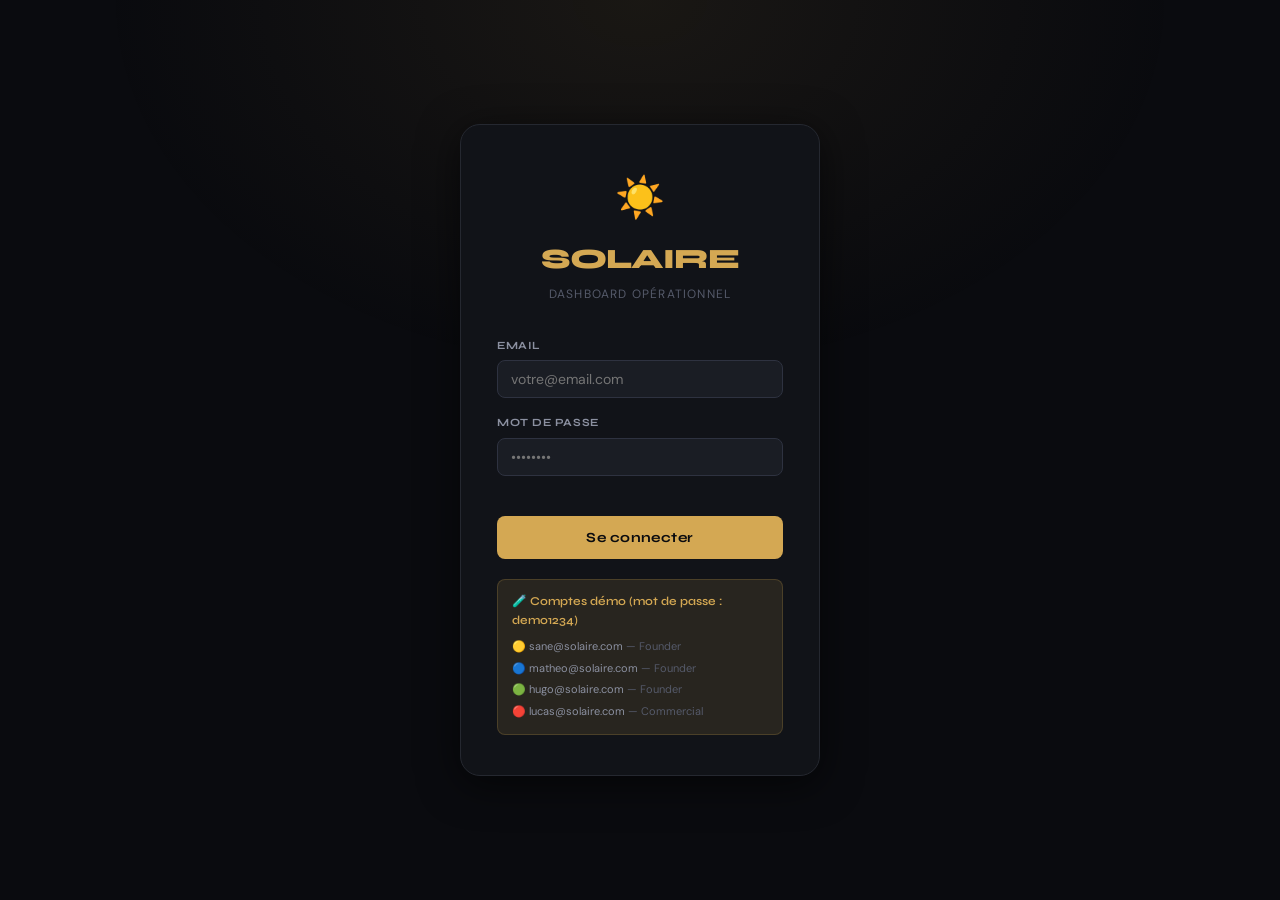
==== dashboard-commercial.html @ 40628f66 "Add files via upload" ====
<!DOCTYPE html>
<html lang="fr">
<head>
<meta charset="UTF-8">
<meta name="viewport" content="width=device-width, initial-scale=1.0">
<title>Solaire — Commercial Dashboard</title>
<link rel="preconnect" href="https://fonts.googleapis.com">
<link href="https://fonts.googleapis.com/css2?family=Syne:wght@400;600;700;800&family=DM+Sans:wght@300;400;500&display=swap" rel="stylesheet">
<link rel="stylesheet" href="css/style.css">
<link rel="stylesheet" href="css/dashboard.css">
</head>
<body>

<div class="app-layout">
  <!-- SIDEBAR -->
  <aside class="sidebar">
    <div class="sidebar-logo">
      <div class="logo-text">☀️ SOLAIRE</div>
      <div class="logo-sub">Accès Commercial</div>
    </div>
    <div class="sidebar-user" id="sidebar-user"></div>
    <nav class="sidebar-nav">
      <div class="nav-section-label">Vue d'ensemble</div>
      <div class="nav-item active" data-view="overview"><span class="nav-icon">📊</span> Mon dashboard</div>

      <div class="nav-section-label">Opérations</div>
      <div class="nav-item" data-view="tasks"><span class="nav-icon">✅</span> Mes tâches <span class="nav-badge" id="sidebar-late-badge" style="display:none">0</span></div>
      <div class="nav-item" data-view="calendar"><span class="nav-icon">📅</span> Mes rendez-vous</div>

      <div class="nav-section-label">Commercial</div>
      <div class="nav-item" data-view="contacts"><span class="nav-icon">👥</span> Mes contacts</div>
      <div class="nav-item" data-view="mail"><span class="nav-icon">✉️</span> Messagerie</div>

      <div class="nav-section-label">Finance</div>
      <div class="nav-item" data-view="calculator"><span class="nav-icon">💰</span> Budget</div>
    </nav>
    <div class="sidebar-footer">
      <button onclick="authLogout()">🚪 Se déconnecter</button>
    </div>
  </aside>

  <!-- MAIN -->
  <main class="main-content">
    <div class="demo-banner">🧪 Mode Démo — Vous voyez uniquement vos données. Les modifications ne sont pas sauvegardées.</div>

    <!-- ==================== OVERVIEW ==================== -->
    <div id="view-overview" class="view active">
      <div class="page-header">
        <div>
          <div class="page-title" id="overview-greeting">Bonjour 👋</div>
          <div class="page-subtitle">Voici un résumé de votre activité</div>
        </div>
      </div>
      <div class="page-body">
        <div class="stats-row">
          <div class="stat-card">
            <div class="stat-label">Mes tâches actives</div>
            <div class="stat-value" id="ov-my-tasks">—</div>
            <div class="stat-sub" id="ov-my-tasks-late">0 en retard</div>
          </div>
          <div class="stat-card">
            <div class="stat-label">Mes RDV à venir</div>
            <div class="stat-value" id="ov-my-appts">—</div>
            <div class="stat-sub">Dans les 30 jours</div>
          </div>
          <div class="stat-card">
            <div class="stat-label">Mes contacts chauds</div>
            <div class="stat-value text-red" id="ov-my-chaud">—</div>
            <div class="stat-sub" id="ov-total-contacts">Sur — contacts</div>
          </div>
          <div class="stat-card">
            <div class="stat-label">Relances urgentes</div>
            <div class="stat-value text-orange" id="ov-followups">—</div>
            <div class="stat-sub">Dans les 7 jours</div>
          </div>
        </div>

        <div style="display:grid;grid-template-columns:1fr 1fr;gap:16px;margin-bottom:16px">
          <!-- Prochains RDV -->
          <div class="card">
            <div class="card-header">
              <span class="card-title">📅 Mes prochains RDV</span>
              <button class="btn btn-ghost btn-sm" onclick="switchView('calendar')">Voir tout →</button>
            </div>
            <div id="ov-appts-list"></div>
          </div>
          <!-- Contacts à relancer -->
          <div class="card">
            <div class="card-header">
              <span class="card-title">🔔 Relances à prévoir</span>
              <button class="btn btn-ghost btn-sm" onclick="switchView('contacts')">Voir tout →</button>
            </div>
            <div id="ov-followups-list"></div>
          </div>
        </div>

        <!-- Mes tâches en cours -->
        <div class="card">
          <div class="card-header">
            <span class="card-title">✅ Mes tâches en cours</span>
            <button class="btn btn-ghost btn-sm" onclick="switchView('tasks')">Voir tout →</button>
          </div>
          <div id="ov-tasks-list"></div>
        </div>
      </div>
    </div>

    <!-- ==================== TASKS ==================== -->
    <div id="view-tasks" class="view">
      <div class="page-header">
        <div>
          <div class="page-title">✅ Mes Tâches</div>
          <div class="page-subtitle"><span id="tasks-total-count">0</span> tâches · <span id="tasks-late-count" class="text-red">0</span> en retard</div>
        </div>
        <button class="btn btn-primary" id="btn-new-task">+ Nouvelle tâche</button>
      </div>
      <div class="page-body">
        <div class="filters-bar">
          <input type="text" id="task-search" placeholder="🔍 Rechercher..." style="max-width:220px">
          <select id="task-filter-status">
            <option value="">Tous les statuts</option>
            <option value="a_faire">À faire</option>
            <option value="en_cours">En cours</option>
            <option value="en_retard">En retard</option>
            <option value="termine">Terminé</option>
          </select>
        </div>
        <div class="card" style="padding:0">
          <div class="table-wrap">
            <table>
              <thead>
                <tr>
                  <th>Tâche</th>
                  <th>Priorité</th>
                  <th>Deadline</th>
                  <th>Statut</th>
                  <th></th>
                </tr>
              </thead>
              <tbody id="tasks-list"></tbody>
            </table>
          </div>
        </div>
      </div>
    </div>

    <!-- ==================== CALENDAR ==================== -->
    <div id="view-calendar" class="view">
      <div class="page-header">
        <div>
          <div class="page-title">📅 Mes Rendez-vous</div>
          <div class="page-subtitle"><span id="cal-total-count">0</span> rendez-vous</div>
        </div>
        <button class="btn btn-primary" id="btn-new-appt">+ Nouveau RDV</button>
      </div>
      <div class="page-body">
        <div class="filters-bar">
          <input type="text" id="cal-search" placeholder="🔍 Rechercher un RDV...">
        </div>
        <div class="calendar-grid" id="calendar-list"></div>
      </div>
    </div>

    <!-- ==================== CONTACTS ==================== -->
    <div id="view-contacts" class="view">
      <div class="page-header">
        <div>
          <div class="page-title">👥 Mes Contacts</div>
          <div class="page-subtitle"><span id="contacts-total">0</span> prospects · <span id="contacts-chaud" class="text-red">0</span> chauds</div>
        </div>
        <button class="btn btn-primary" id="btn-new-contact">+ Nouveau contact</button>
      </div>
      <div class="page-body">
        <div class="filters-bar">
          <input type="text" id="contact-search" placeholder="🔍 Rechercher...">
          <select id="contact-filter-temp">
            <option value="">Toutes les températures</option>
            <option value="chaud">🔴 Chaud</option>
            <option value="tiede">🟡 Tiède</option>
            <option value="froid">🔵 Froid</option>
          </select>
          <!-- No assignee filter for commercial -->
          <select id="contact-filter-assignee" style="display:none"></select>
        </div>
        <div class="contacts-grid" id="contacts-grid"></div>
      </div>
    </div>

    <!-- ==================== MAIL ==================== -->
    <div id="view-mail" class="view">
      <div class="page-header">
        <div>
          <div class="page-title">✉️ Messagerie</div>
          <div class="page-subtitle">Votre boîte mail professionnelle</div>
        </div>
      </div>
      <div class="page-body">
        <div class="mail-placeholder">
          <div class="mail-icon">📬</div>
          <h3>Intégration Microsoft 365</h3>
          <p>Votre boîte mail sera connectée via Microsoft Exchange / Outlook pour accéder à vos emails directement depuis ce dashboard.</p>
          <div class="mail-accounts" id="mail-account-display"></div>
          <button class="btn btn-primary" style="margin-top:16px">Configurer Microsoft 365</button>
          <p class="text-sm text-dim" style="margin-top:8px">Disponible en phase 2 — après connexion Supabase</p>
        </div>
      </div>
    </div>

    <!-- ==================== CALCULATOR ==================== -->
    <div id="view-calculator" class="view">
      <div class="page-header">
        <div>
          <div class="page-title">💰 Budget — Vue Globale</div>
          <div class="page-subtitle">Levée de fonds 1.15M€ · Lecture seule</div>
        </div>
      </div>
      <div class="page-body">
        <!-- Info banner -->
        <div style="background:var(--blue-dim);border:1px solid rgba(59,130,246,0.2);border-radius:var(--radius-sm);padding:12px 16px;margin-bottom:20px;font-size:13px;color:var(--blue)">
          ℹ️ En tant que commercial, vous accédez au résumé budgétaire global. La gestion des transactions est réservée aux founders.
        </div>

        <!-- KPI row -->
        <div class="stats-row" style="grid-template-columns:repeat(4,1fr)">
          <div class="stat-card">
            <div class="stat-label">Budget Total</div>
            <div class="stat-value text-accent" id="calc-budget-total">1 150 000 €</div>
          </div>
          <div class="stat-card">
            <div class="stat-label">Total Engagé</div>
            <div class="stat-value" id="calc-engage-total">—</div>
          </div>
          <div class="stat-card">
            <div class="stat-label">Total Payé</div>
            <div class="stat-value text-green" id="calc-paye-total">—</div>
          </div>
          <div class="stat-card">
            <div class="stat-label">Reste à Engager</div>
            <div class="stat-value text-blue" id="calc-reste-total">—</div>
          </div>
        </div>

        <!-- Tranche cards -->
        <div style="display:grid;grid-template-columns:repeat(3,1fr);gap:14px;margin-bottom:20px">
          <div class="card">
            <div class="card-header"><span class="card-title">T1 — Produit & Conformité</span><span class="text-sm text-muted">M0→M4</span></div>
            <div class="stat-label">Budget : <strong class="text-accent">350 000 €</strong></div>
            <div class="progress-bar mt-2 mb-2"><div class="progress-fill" id="calc-bar-T1" style="width:0%"></div></div>
            <div class="flex justify-between text-sm text-muted">
              <span>Engagé: <strong id="calc-engage-T1">—</strong></span>
              <span id="calc-pct-T1">0%</span>
            </div>
            <div class="flex justify-between text-sm text-muted mt-1">
              <span>Payé: <strong class="text-green" id="calc-paye-T1">—</strong></span>
              <span>Reste: <strong id="calc-reste-T1">—</strong></span>
            </div>
          </div>
          <div class="card">
            <div class="card-header"><span class="card-title">T2 — Branding & Production</span><span class="text-sm text-muted">M4→M7</span></div>
            <div class="stat-label">Budget : <strong class="text-accent">250 000 €</strong></div>
            <div class="progress-bar mt-2 mb-2"><div class="progress-fill" id="calc-bar-T2" style="width:0%"></div></div>
            <div class="flex justify-between text-sm text-muted">
              <span>Engagé: <strong id="calc-engage-T2">—</strong></span>
              <span id="calc-pct-T2">0%</span>
            </div>
            <div class="flex justify-between text-sm text-muted mt-1">
              <span>Payé: <strong class="text-green" id="calc-paye-T2">—</strong></span>
              <span>Reste: <strong id="calc-reste-T2">—</strong></span>
            </div>
          </div>
          <div class="card">
            <div class="card-header"><span class="card-title">T3 — Déploiement & Marketing</span><span class="text-sm text-muted">M7→M12</span></div>
            <div class="stat-label">Budget : <strong class="text-accent">550 000 €</strong></div>
            <div class="progress-bar mt-2 mb-2"><div class="progress-fill" id="calc-bar-T3" style="width:0%"></div></div>
            <div class="flex justify-between text-sm text-muted">
              <span>Engagé: <strong id="calc-engage-T3">—</strong></span>
              <span id="calc-pct-T3">0%</span>
            </div>
            <div class="flex justify-between text-sm text-muted mt-1">
              <span>Payé: <strong class="text-green" id="calc-paye-T3">—</strong></span>
              <span>Reste: <strong id="calc-reste-T3">—</strong></span>
            </div>
          </div>
        </div>
      </div>
    </div>
  </main>
</div>

<!-- ==================== MODALS ==================== -->

<!-- Task Modal (commercial: no assignee picker) -->
<div class="modal-overlay" id="task-modal">
  <div class="modal">
    <div class="modal-header">
      <span class="modal-title" id="task-modal-title">Nouvelle tâche</span>
      <button class="modal-close" onclick="closeModal('task-modal')">×</button>
    </div>
    <input type="hidden" id="task-id">
    <div id="task-form" style="display:none"></div>
    <div class="form-group">
      <label class="form-label">Titre *</label>
      <input type="text" id="task-title-input" placeholder="Titre de la tâche">
    </div>
    <div class="form-group">
      <label class="form-label">Description</label>
      <textarea id="task-desc" placeholder="Détails..."></textarea>
    </div>
    <div class="form-row">
      <div class="form-group">
        <label class="form-label">Priorité</label>
        <select id="task-priority">
          <option value="basse">Basse</option>
          <option value="normale" selected>Normale</option>
          <option value="haute">Haute</option>
          <option value="urgente">Urgente</option>
        </select>
      </div>
      <div class="form-group">
        <label class="form-label">Deadline</label>
        <input type="date" id="task-deadline">
      </div>
    </div>
    <div class="form-group">
      <label class="form-label">Statut</label>
      <select id="task-status-select">
        <option value="a_faire">À faire</option>
        <option value="en_cours">En cours</option>
        <option value="termine">Terminé</option>
      </select>
    </div>
    <!-- Hidden fields for compatibility with tasks.js -->
    <select id="task-assignee" style="display:none"></select>
    <select id="task-objective" style="display:none"></select>
    <div class="modal-actions">
      <button class="btn btn-ghost" onclick="closeModal('task-modal')">Annuler</button>
      <button class="btn btn-primary" id="btn-save-task">Enregistrer</button>
    </div>
  </div>
</div>

<!-- Appointment Modal -->
<div class="modal-overlay" id="appt-modal">
  <div class="modal">
    <div class="modal-header">
      <span class="modal-title" id="appt-modal-title">Nouveau rendez-vous</span>
      <button class="modal-close" onclick="closeModal('appt-modal')">×</button>
    </div>
    <input type="hidden" id="appt-id">
    <div id="appt-form" style="display:none"></div>
    <div class="form-group">
      <label class="form-label">Titre *</label>
      <input type="text" id="appt-title-input" placeholder="Nom du rendez-vous">
    </div>
    <div class="form-group">
      <label class="form-label">Date & heure *</label>
      <input type="datetime-local" id="appt-date">
    </div>
    <div class="form-group">
      <label class="form-label">Lieu</label>
      <input type="text" id="appt-location" placeholder="Adresse ou lien Zoom">
    </div>
    <div class="form-group">
      <label class="form-label">Notes</label>
      <textarea id="appt-notes-input" placeholder="Objectif du RDV, préparation..."></textarea>
    </div>
    <!-- Hidden assignee for compatibility -->
    <select id="appt-assignee" style="display:none"></select>
    <div class="modal-actions">
      <button class="btn btn-ghost" onclick="closeModal('appt-modal')">Annuler</button>
      <button class="btn btn-primary" id="btn-save-appt">Enregistrer</button>
    </div>
  </div>
</div>

<!-- Contact Modal -->
<div class="modal-overlay" id="contact-modal">
  <div class="modal" style="max-width:580px">
    <div class="modal-header">
      <span class="modal-title" id="contact-modal-title">Nouveau contact</span>
      <button class="modal-close" onclick="closeModal('contact-modal')">×</button>
    </div>
    <input type="hidden" id="contact-id">
    <div id="contact-form" style="display:none"></div>
    <div class="form-row">
      <div class="form-group">
        <label class="form-label">Nom *</label>
        <input type="text" id="contact-name-input" placeholder="Prénom Nom">
      </div>
      <div class="form-group">
        <label class="form-label">Société</label>
        <input type="text" id="contact-company-input" placeholder="Nom de la société">
      </div>
    </div>
    <div class="form-row">
      <div class="form-group">
        <label class="form-label">Téléphone</label>
        <input type="tel" id="contact-phone-input" placeholder="+971 50 ...">
      </div>
      <div class="form-group">
        <label class="form-label">Email</label>
        <input type="email" id="contact-email-input" placeholder="contact@hotel.com">
      </div>
    </div>
    <div class="form-group">
      <label class="form-label">Adresse</label>
      <input type="text" id="contact-address-input" placeholder="Ville, Pays">
    </div>
    <div class="form-row">
      <div class="form-group">
        <label class="form-label">Température</label>
        <select id="contact-temp-select">
          <option value="froid">🔵 Froid</option>
          <option value="tiede">🟡 Tiède</option>
          <option value="chaud">🔴 Chaud</option>
        </select>
      </div>
      <div class="form-group">
        <label class="form-label">Date relance</label>
        <input type="date" id="contact-followup-input">
      </div>
    </div>
    <div class="form-group">
      <label class="form-label">Notes</label>
      <textarea id="contact-notes-input" placeholder="Contexte, historique, prochaines étapes..."></textarea>
    </div>
    <div class="modal-actions">
      <button class="btn btn-danger btn-sm" id="btn-delete-contact" style="margin-right:auto;display:none">Supprimer</button>
      <button class="btn btn-ghost" onclick="closeModal('contact-modal')">Annuler</button>
      <button class="btn btn-primary" id="btn-save-contact">Enregistrer</button>
    </div>
  </div>
</div>

<script src="js/supabase.js"></script>
<script src="js/auth.js"></script>
<script src="js/utils.js"></script>
<script src="js/tasks.js"></script>
<script src="js/calendar.js"></script>
<script src="js/contacts.js"></script>
<script src="js/calculator.js"></script>
<script>
let currentUser = null;
const VIEWS = ['overview', 'tasks', 'calendar', 'contacts', 'mail', 'calculator'];

document.addEventListener('DOMContentLoaded', () => {
  currentUser = requireAuth('commercial');
  if (!currentUser) return;

  // Sidebar user
  document.getElementById('sidebar-user').innerHTML = `${renderAvatar(currentUser, 36)}<div><div class="user-name">${currentUser.name}</div><div class="user-role">${currentUser.role}</div></div>`;

  // Greeting
  const hour = new Date().getHours();
  const greet = hour < 12 ? 'Bonjour' : hour < 18 ? 'Bon après-midi' : 'Bonsoir';
  document.getElementById('overview-greeting').textContent = `${greet}, ${currentUser.name} 👋`;

  // Mail account
  document.getElementById('mail-account-display').innerHTML = `<div class="mail-account-pill">👤 ${currentUser.email}</div>`;

  // Nav clicks
  VIEWS.forEach(v => {
    const item = document.querySelector(`[data-view="${v}"]`);
    if (item) item.addEventListener('click', () => switchView(v));
  });

  // Modal closes
  ['task-modal','appt-modal','contact-modal'].forEach(setupModalClose);

  // Button bindings
  document.getElementById('btn-new-task').addEventListener('click', () => openNewTaskCommercial());
  document.getElementById('btn-save-task').addEventListener('click', () => saveTask(currentUser));
  document.getElementById('btn-new-appt').addEventListener('click', () => openNewApptCommercial());
  document.getElementById('btn-save-appt').addEventListener('click', () => saveApptCommercial());
  document.getElementById('btn-new-contact').addEventListener('click', () => openNewContact(currentUser));
  document.getElementById('btn-save-contact').addEventListener('click', () => saveContact(currentUser));

  document.getElementById('cal-search').addEventListener('input', e => renderCalendar(currentUser, e.target.value));

  // Init modules — filtered to current user
  initTasks(currentUser);
  initCalendar(currentUser);
  initContacts(currentUser);
  initCalculator(currentUser);
  renderOverviewCommercial();
});

function switchView(v) {
  VIEWS.forEach(id => {
    document.querySelector(`[data-view="${id}"]`)?.classList.remove('active');
    document.getElementById(`view-${id}`)?.classList.remove('active');
  });
  document.querySelector(`[data-view="${v}"]`)?.classList.add('active');
  document.getElementById(`view-${v}`)?.classList.add('active');
}

// Commercial-specific: new task auto-assigns to self
function openNewTaskCommercial() {
  openNewTask(currentUser);
  // Pre-select current user in hidden assignee field
  const assigneeEl = document.getElementById('task-assignee');
  if (assigneeEl) {
    const opt = document.createElement('option');
    opt.value = currentUser.id; opt.textContent = currentUser.name; opt.selected = true;
    assigneeEl.innerHTML = '';
    assigneeEl.appendChild(opt);
  }
}

// Commercial-specific: new appt auto-assigns to self
function openNewApptCommercial() {
  openNewAppt(currentUser);
  const assigneeEl = document.getElementById('appt-assignee');
  if (assigneeEl) {
    const opt = document.createElement('option');
    opt.value = currentUser.id; opt.textContent = currentUser.name; opt.selected = true;
    assigneeEl.innerHTML = '';
    assigneeEl.appendChild(opt);
  }
}

function saveApptCommercial() {
  const assigneeEl = document.getElementById('appt-assignee');
  if (assigneeEl && !assigneeEl.value) {
    const opt = document.createElement('option');
    opt.value = currentUser.id; opt.selected = true;
    assigneeEl.innerHTML = '';
    assigneeEl.appendChild(opt);
  }
  saveAppt(currentUser);
}

function renderOverviewCommercial() {
  const myTasks = DEMO_DATA.tasks.filter(t => t.assigned_to === currentUser.id || t.created_by === currentUser.id);
  const myAppts = DEMO_DATA.appointments.filter(a => a.assigned_to === currentUser.id || a.created_by === currentUser.id);
  const myContacts = DEMO_DATA.contacts.filter(c => c.created_by === currentUser.id);

  const lateTasks = myTasks.filter(t => t.status === 'en_retard').length;
  const upcomingAppts = myAppts.filter(a => new Date(a.date) >= new Date()).length;
  const chaudContacts = myContacts.filter(c => c.temperature === 'chaud').length;

  const today = new Date();
  const followupsSoon = myContacts.filter(c => {
    if (!c.next_followup) return false;
    const diff = new Date(c.next_followup) - today;
    return diff >= 0 && diff <= 1000 * 60 * 60 * 24 * 7;
  }).length;

  document.getElementById('ov-my-tasks').textContent = myTasks.filter(t => t.status !== 'termine').length;
  document.getElementById('ov-my-tasks-late').textContent = `${lateTasks} en retard`;
  if (lateTasks > 0) document.getElementById('ov-my-tasks-late').classList.add('text-red');
  document.getElementById('ov-my-appts').textContent = upcomingAppts;
  document.getElementById('ov-my-chaud').textContent = chaudContacts;
  document.getElementById('ov-total-contacts').textContent = `Sur ${myContacts.length} contacts`;
  document.getElementById('ov-followups').textContent = followupsSoon;

  if (lateTasks > 0) {
    const b = document.getElementById('sidebar-late-badge');
    b.textContent = lateTasks; b.style.display = 'flex';
  }

  // Prochains RDV
  const nextAppts = [...myAppts].filter(a => new Date(a.date) >= today).sort((a, b) => new Date(a.date) - new Date(b.date)).slice(0, 4);
  document.getElementById('ov-appts-list').innerHTML = nextAppts.map(a => {
    const dt = new Date(a.date);
    return `<div class="flex items-center gap-3 mb-3">
      <div style="text-align:center;min-width:36px"><div style="font-family:'Syne',sans-serif;font-weight:800;font-size:18px;color:var(--accent)">${dt.toLocaleDateString('fr-FR',{day:'2-digit'})}</div><div style="font-size:10px;color:var(--text3)">${dt.toLocaleDateString('fr-FR',{month:'short'}).toUpperCase()}</div></div>
      <div style="flex:1"><div style="font-size:13px;font-weight:500;color:var(--text)">${a.title}</div><div style="font-size:11px;color:var(--text3)">${a.location || '—'} · ${dt.toLocaleTimeString('fr-FR',{hour:'2-digit',minute:'2-digit'})}</div></div>
    </div>`;
  }).join('') || '<div class="text-dim text-sm">Aucun RDV à venir</div>';

  // Relances
  const relances = [...myContacts].filter(c => c.next_followup).sort((a, b) => new Date(a.next_followup) - new Date(b.next_followup)).slice(0, 4);
  document.getElementById('ov-followups-list').innerHTML = relances.map(c => {
    const date = new Date(c.next_followup);
    const isSoon = (date - today) < 1000 * 60 * 60 * 24 * 7;
    return `<div class="flex items-center gap-3 mb-3 cursor-pointer" onclick="switchView('contacts')">
      <span class="badge badge-${c.temperature}" style="flex-shrink:0">${c.temperature === 'chaud' ? '🔴' : c.temperature === 'tiede' ? '🟡' : '🔵'}</span>
      <div style="flex:1"><div style="font-size:13px;font-weight:500;color:var(--text)">${c.name}</div><div style="font-size:11px;color:${isSoon ? 'var(--orange)' : 'var(--text3)'}">${c.company || '—'} · 🔔 ${date.toLocaleDateString('fr-FR',{day:'2-digit',month:'short'})}</div></div>
    </div>`;
  }).join('') || '<div class="text-dim text-sm">Aucune relance prévue</div>';

  // Mes tâches actives
  const activeTasks = myTasks.filter(t => t.status !== 'termine').slice(0, 4);
  document.getElementById('ov-tasks-list').innerHTML = activeTasks.map(t => `
    <div class="flex items-center gap-3 mb-3">
      <span class="badge badge-${t.status}" style="flex-shrink:0">${formatStatus(t.status)}</span>
      <div style="flex:1;overflow:hidden"><div style="font-size:13px;font-weight:500;color:var(--text);white-space:nowrap;overflow:hidden;text-overflow:ellipsis">${t.title}</div><div style="font-size:11px;color:var(--text3)">Deadline: ${t.deadline ? new Date(t.deadline).toLocaleDateString('fr-FR',{day:'2-digit',month:'short'}) : '—'}</div></div>
      <span class="badge badge-${t.priority}" style="flex-shrink:0">${formatPriority(t.priority)}</span>
    </div>`).join('') || '<div class="text-dim text-sm">Aucune tâche active</div>';
}
</script>
</body>
</html>
---- css/style.css ----
@import url('https://fonts.googleapis.com/css2?family=Syne:wght@400;500;600;700;800&family=DM+Sans:wght@300;400;500&display=swap');

:root {
  --bg: #0a0b0f;
  --bg2: #111318;
  --bg3: #1a1d24;
  --border: #252830;
  --border2: #2e3240;
  --text: #e8eaf0;
  --text2: #8b90a0;
  --text3: #555a6a;
  --accent: #D4A853;
  --accent2: #e8c070;
  --accent-dim: rgba(212,168,83,0.12);
  --red: #ef4444;
  --red-dim: rgba(239,68,68,0.12);
  --green: #22c55e;
  --green-dim: rgba(34,197,94,0.12);
  --blue: #3b82f6;
  --blue-dim: rgba(59,130,246,0.12);
  --purple: #8b5cf6;
  --purple-dim: rgba(139,92,246,0.12);
  --orange: #f97316;
  --orange-dim: rgba(249,115,22,0.12);
  --radius: 12px;
  --radius-sm: 8px;
  --shadow: 0 4px 24px rgba(0,0,0,0.4);
  --shadow-lg: 0 8px 40px rgba(0,0,0,0.6);
}

* { box-sizing: border-box; margin: 0; padding: 0; }
html, body { height: 100%; }

body {
  font-family: 'DM Sans', sans-serif;
  background: var(--bg);
  color: var(--text);
  font-size: 14px;
  line-height: 1.6;
  -webkit-font-smoothing: antialiased;
}

h1, h2, h3, h4, h5 { font-family: 'Syne', sans-serif; }

a { color: var(--accent); text-decoration: none; }
a:hover { color: var(--accent2); }

input, select, textarea {
  background: var(--bg3);
  border: 1px solid var(--border2);
  color: var(--text);
  border-radius: var(--radius-sm);
  padding: 9px 13px;
  font-family: 'DM Sans', sans-serif;
  font-size: 14px;
  outline: none;
  transition: border-color .2s;
  width: 100%;
}
input:focus, select:focus, textarea:focus { border-color: var(--accent); }
select option { background: var(--bg3); }
textarea { resize: vertical; min-height: 80px; }

button {
  cursor: pointer;
  font-family: 'Syne', sans-serif;
  font-size: 13px;
  font-weight: 600;
  border: none;
  border-radius: var(--radius-sm);
  padding: 9px 18px;
  transition: all .18s;
  letter-spacing: 0.02em;
}

.btn-primary {
  background: var(--accent);
  color: #0a0b0f;
}
.btn-primary:hover { background: var(--accent2); transform: translateY(-1px); }

.btn-ghost {
  background: transparent;
  color: var(--text2);
  border: 1px solid var(--border2);
}
.btn-ghost:hover { border-color: var(--accent); color: var(--accent); }

.btn-danger {
  background: var(--red-dim);
  color: var(--red);
  border: 1px solid rgba(239,68,68,0.2);
}
.btn-danger:hover { background: var(--red); color: white; }

.btn-sm { padding: 5px 12px; font-size: 12px; }
.btn-icon { padding: 7px; background: var(--bg3); color: var(--text2); border: 1px solid var(--border); }
.btn-icon:hover { border-color: var(--accent); color: var(--accent); }

/* SCROLLBAR */
::-webkit-scrollbar { width: 5px; height: 5px; }
::-webkit-scrollbar-track { background: var(--bg); }
::-webkit-scrollbar-thumb { background: var(--border2); border-radius: 99px; }
::-webkit-scrollbar-thumb:hover { background: var(--text3); }

/* TAGS / BADGES */
.badge {
  display: inline-flex;
  align-items: center;
  gap: 4px;
  padding: 3px 9px;
  border-radius: 99px;
  font-size: 11px;
  font-weight: 600;
  font-family: 'Syne', sans-serif;
  letter-spacing: 0.03em;
  text-transform: uppercase;
}
.badge-chaud { background: rgba(239,68,68,0.15); color: #ef4444; }
.badge-tiede { background: rgba(249,115,22,0.15); color: #f97316; }
.badge-froid { background: rgba(59,130,246,0.15); color: #3b82f6; }
.badge-termine { background: var(--green-dim); color: var(--green); }
.badge-en_cours { background: var(--blue-dim); color: var(--blue); }
.badge-a_faire { background: var(--bg3); color: var(--text2); border: 1px solid var(--border2); }
.badge-en_retard { background: var(--red-dim); color: var(--red); }
.badge-urgente { background: rgba(239,68,68,0.15); color: #ef4444; }
.badge-haute { background: rgba(249,115,22,0.15); color: #f97316; }
.badge-normale { background: var(--bg3); color: var(--text2); border: 1px solid var(--border2); }
.badge-basse { background: var(--green-dim); color: var(--green); }

/* AVATAR */
.avatar {
  width: 30px;
  height: 30px;
  border-radius: 50%;
  display: inline-flex;
  align-items: center;
  justify-content: center;
  font-family: 'Syne', sans-serif;
  font-weight: 700;
  font-size: 12px;
  flex-shrink: 0;
}

/* CARD */
.card {
  background: var(--bg2);
  border: 1px solid var(--border);
  border-radius: var(--radius);
  padding: 20px;
}
.card-header {
  display: flex;
  align-items: center;
  justify-content: space-between;
  margin-bottom: 16px;
}
.card-title {
  font-family: 'Syne', sans-serif;
  font-weight: 700;
  font-size: 15px;
  color: var(--text);
}

/* TABLE */
.table-wrap { overflow-x: auto; }
table { width: 100%; border-collapse: collapse; }
th {
  text-align: left;
  padding: 10px 14px;
  font-family: 'Syne', sans-serif;
  font-size: 11px;
  font-weight: 700;
  letter-spacing: 0.06em;
  text-transform: uppercase;
  color: var(--text3);
  border-bottom: 1px solid var(--border);
  white-space: nowrap;
}
td {
  padding: 12px 14px;
  border-bottom: 1px solid var(--border);
  color: var(--text2);
  font-size: 13px;
}
tr:last-child td { border-bottom: none; }
tr:hover td { background: rgba(255,255,255,0.015); }
td.text-main { color: var(--text); font-weight: 500; }

/* PROGRESS BAR */
.progress-bar {
  height: 6px;
  background: var(--bg3);
  border-radius: 99px;
  overflow: hidden;
}
.progress-fill {
  height: 100%;
  background: var(--accent);
  border-radius: 99px;
  transition: width .4s ease;
}

/* MODAL */
.modal-overlay {
  position: fixed;
  inset: 0;
  background: rgba(0,0,0,0.7);
  backdrop-filter: blur(4px);
  z-index: 1000;
  display: flex;
  align-items: center;
  justify-content: center;
  padding: 20px;
  opacity: 0;
  pointer-events: none;
  transition: opacity .2s;
}
.modal-overlay.active { opacity: 1; pointer-events: all; }
.modal {
  background: var(--bg2);
  border: 1px solid var(--border2);
  border-radius: 16px;
  padding: 28px;
  width: 100%;
  max-width: 520px;
  max-height: 90vh;
  overflow-y: auto;
  transform: translateY(16px);
  transition: transform .2s;
  box-shadow: var(--shadow-lg);
}
.modal-overlay.active .modal { transform: translateY(0); }
.modal-header {
  display: flex;
  align-items: center;
  justify-content: space-between;
  margin-bottom: 24px;
}
.modal-title {
  font-family: 'Syne', sans-serif;
  font-weight: 700;
  font-size: 18px;
}
.modal-close {
  background: var(--bg3);
  border: 1px solid var(--border2);
  color: var(--text2);
  width: 32px;
  height: 32px;
  border-radius: 8px;
  display: flex;
  align-items: center;
  justify-content: center;
  cursor: pointer;
  font-size: 18px;
  padding: 0;
  flex-shrink: 0;
}
.modal-close:hover { color: var(--text); border-color: var(--accent); }
.form-group { margin-bottom: 16px; }
.form-label { display: block; font-size: 12px; font-weight: 600; font-family: 'Syne', sans-serif; color: var(--text2); margin-bottom: 6px; letter-spacing: 0.04em; text-transform: uppercase; }
.form-row { display: grid; grid-template-columns: 1fr 1fr; gap: 12px; }
.modal-actions { display: flex; gap: 10px; justify-content: flex-end; margin-top: 24px; }

/* EMPTY STATE */
.empty-state {
  text-align: center;
  padding: 48px 20px;
  color: var(--text3);
}
.empty-icon { font-size: 36px; margin-bottom: 12px; }
.empty-state p { font-size: 14px; }

/* TOAST */
.toast-container { position: fixed; bottom: 24px; right: 24px; z-index: 9999; display: flex; flex-direction: column; gap: 8px; }
.toast {
  background: var(--bg2);
  border: 1px solid var(--border2);
  border-radius: var(--radius-sm);
  padding: 12px 16px;
  font-size: 13px;
  box-shadow: var(--shadow);
  display: flex;
  align-items: center;
  gap: 10px;
  min-width: 240px;
  animation: slideIn .2s ease;
}
.toast.success { border-color: rgba(34,197,94,0.4); }
.toast.error { border-color: rgba(239,68,68,0.4); }
@keyframes slideIn { from { transform: translateX(100%); opacity: 0; } to { transform: translateX(0); opacity: 1; } }

/* UTILS */
.flex { display: flex; }
.flex-col { flex-direction: column; }
.items-center { align-items: center; }
.justify-between { justify-content: space-between; }
.gap-2 { gap: 8px; }
.gap-3 { gap: 12px; }
.gap-4 { gap: 16px; }
.mt-1 { margin-top: 4px; }
.mt-2 { margin-top: 8px; }
.mt-3 { margin-top: 12px; }
.mt-4 { margin-top: 16px; }
.mb-3 { margin-bottom: 12px; }
.mb-4 { margin-bottom: 16px; }
.text-sm { font-size: 12px; }
.text-muted { color: var(--text2); }
.text-dim { color: var(--text3); }
.text-accent { color: var(--accent); }
.text-red { color: var(--red); }
.text-green { color: var(--green); }
.font-bold { font-weight: 700; font-family: 'Syne', sans-serif; }
.w-full { width: 100%; }
.hidden { display: none !important; }
---- css/dashboard.css ----
/* LAYOUT */
.app-layout {
  display: flex;
  height: 100vh;
  overflow: hidden;
}

/* SIDEBAR */
.sidebar {
  width: 230px;
  flex-shrink: 0;
  background: var(--bg2);
  border-right: 1px solid var(--border);
  display: flex;
  flex-direction: column;
  overflow-y: auto;
  padding: 0;
}

.sidebar-logo {
  padding: 24px 20px 20px;
  border-bottom: 1px solid var(--border);
}
.sidebar-logo .logo-text {
  font-family: 'Syne', sans-serif;
  font-weight: 800;
  font-size: 20px;
  letter-spacing: -0.02em;
  color: var(--accent);
}
.sidebar-logo .logo-sub {
  font-size: 11px;
  color: var(--text3);
  margin-top: 2px;
  letter-spacing: 0.06em;
  text-transform: uppercase;
}

.sidebar-user {
  padding: 16px 20px;
  border-bottom: 1px solid var(--border);
  display: flex;
  align-items: center;
  gap: 10px;
}
.sidebar-user .user-name {
  font-family: 'Syne', sans-serif;
  font-weight: 600;
  font-size: 13px;
}
.sidebar-user .user-role {
  font-size: 11px;
  color: var(--text3);
  text-transform: uppercase;
  letter-spacing: 0.05em;
}

.sidebar-nav { padding: 12px 10px; flex: 1; }
.nav-section-label {
  font-family: 'Syne', sans-serif;
  font-size: 10px;
  font-weight: 700;
  letter-spacing: 0.1em;
  text-transform: uppercase;
  color: var(--text3);
  padding: 8px 10px 4px;
}
.nav-item {
  display: flex;
  align-items: center;
  gap: 10px;
  padding: 9px 12px;
  border-radius: var(--radius-sm);
  color: var(--text2);
  cursor: pointer;
  transition: all .15s;
  font-size: 13px;
  font-weight: 500;
  margin-bottom: 2px;
}
.nav-item:hover { background: var(--bg3); color: var(--text); }
.nav-item.active { background: var(--accent-dim); color: var(--accent); }
.nav-item .nav-icon { font-size: 16px; width: 20px; text-align: center; }
.nav-badge {
  margin-left: auto;
  background: var(--red);
  color: white;
  font-size: 10px;
  font-weight: 700;
  width: 18px;
  height: 18px;
  border-radius: 50%;
  display: flex;
  align-items: center;
  justify-content: center;
}

.sidebar-footer {
  padding: 16px;
  border-top: 1px solid var(--border);
}
.sidebar-footer button {
  width: 100%;
  background: var(--bg3);
  color: var(--text2);
  border: 1px solid var(--border2);
  font-size: 12px;
}
.sidebar-footer button:hover { color: var(--red); border-color: var(--red); }

/* MAIN CONTENT */
.main-content {
  flex: 1;
  overflow-y: auto;
  display: flex;
  flex-direction: column;
}

.page-header {
  padding: 24px 28px 0;
  display: flex;
  align-items: center;
  justify-content: space-between;
  flex-shrink: 0;
}
.page-title {
  font-family: 'Syne', sans-serif;
  font-size: 22px;
  font-weight: 800;
  letter-spacing: -0.02em;
}
.page-subtitle { font-size: 13px; color: var(--text3); margin-top: 2px; }

.page-body { padding: 20px 28px 28px; flex: 1; }

/* VIEWS */
.view { display: none; }
.view.active { display: flex; flex-direction: column; height: 100%; }

/* STATS ROW */
.stats-row {
  display: grid;
  grid-template-columns: repeat(auto-fit, minmax(180px, 1fr));
  gap: 14px;
  margin-bottom: 20px;
}
.stat-card {
  background: var(--bg2);
  border: 1px solid var(--border);
  border-radius: var(--radius);
  padding: 18px 20px;
}
.stat-label { font-size: 11px; color: var(--text3); text-transform: uppercase; letter-spacing: 0.06em; font-family: 'Syne', sans-serif; font-weight: 700; }
.stat-value { font-family: 'Syne', sans-serif; font-size: 26px; font-weight: 800; margin-top: 4px; letter-spacing: -0.03em; }
.stat-sub { font-size: 11px; color: var(--text3); margin-top: 2px; }

/* FILTERS BAR */
.filters-bar {
  display: flex;
  align-items: center;
  gap: 10px;
  margin-bottom: 16px;
  flex-wrap: wrap;
}
.filters-bar input, .filters-bar select { width: auto; min-width: 160px; }
.filters-bar select { min-width: 130px; }

/* TRANCHE TABS */
.tranche-tabs {
  display: flex;
  gap: 6px;
  margin-bottom: 16px;
  border-bottom: 1px solid var(--border);
  padding-bottom: 0;
}
.tranche-tab {
  padding: 8px 16px;
  font-family: 'Syne', sans-serif;
  font-size: 12px;
  font-weight: 700;
  color: var(--text3);
  cursor: pointer;
  border-bottom: 2px solid transparent;
  transition: all .15s;
  margin-bottom: -1px;
  letter-spacing: 0.03em;
}
.tranche-tab:hover { color: var(--text); }
.tranche-tab.active { color: var(--accent); border-bottom-color: var(--accent); }

/* CALENDAR */
.calendar-grid {
  display: grid;
  gap: 12px;
}
.cal-event {
  background: var(--bg2);
  border: 1px solid var(--border);
  border-left: 3px solid var(--accent);
  border-radius: var(--radius-sm);
  padding: 14px 16px;
  display: flex;
  align-items: flex-start;
  gap: 14px;
  cursor: pointer;
  transition: border-color .15s;
}
.cal-event:hover { border-color: var(--accent); }
.cal-date {
  text-align: center;
  min-width: 42px;
  flex-shrink: 0;
}
.cal-day { font-family: 'Syne', sans-serif; font-size: 22px; font-weight: 800; color: var(--accent); line-height: 1; }
.cal-month { font-size: 10px; color: var(--text3); text-transform: uppercase; letter-spacing: 0.06em; }
.cal-info { flex: 1; }
.cal-title { font-weight: 500; color: var(--text); font-size: 14px; }
.cal-meta { font-size: 12px; color: var(--text3); margin-top: 3px; display: flex; gap: 12px; flex-wrap: wrap; }

/* CONTACT CARD */
.contacts-grid {
  display: grid;
  grid-template-columns: repeat(auto-fill, minmax(300px, 1fr));
  gap: 14px;
}
.contact-card {
  background: var(--bg2);
  border: 1px solid var(--border);
  border-radius: var(--radius);
  padding: 18px;
  cursor: pointer;
  transition: border-color .15s;
}
.contact-card:hover { border-color: var(--accent); }
.contact-name { font-family: 'Syne', sans-serif; font-weight: 700; font-size: 15px; }
.contact-company { font-size: 12px; color: var(--text3); margin-top: 2px; }
.contact-footer { display: flex; align-items: center; justify-content: space-between; margin-top: 12px; }
.followup-date { font-size: 11px; color: var(--text3); }
.followup-date.soon { color: var(--orange); }

/* BUDGET BARS */
.budget-item {
  display: flex;
  align-items: center;
  gap: 12px;
  padding: 10px 0;
  border-bottom: 1px solid var(--border);
}
.budget-item:last-child { border-bottom: none; }
.budget-poste { flex: 1; font-size: 13px; color: var(--text); min-width: 0; overflow: hidden; text-overflow: ellipsis; white-space: nowrap; }
.budget-numbers { display: flex; gap: 16px; text-align: right; flex-shrink: 0; }
.budget-num { font-family: 'Syne', sans-serif; font-size: 13px; }
.budget-bar-wrap { width: 80px; flex-shrink: 0; }

/* OBJECTIVE CARD */
.obj-card {
  background: var(--bg2);
  border: 1px solid var(--border);
  border-radius: var(--radius);
  padding: 18px 20px;
  margin-bottom: 10px;
}
.obj-header { display: flex; align-items: flex-start; justify-content: space-between; gap: 12px; margin-bottom: 10px; }
.obj-title { font-family: 'Syne', sans-serif; font-weight: 700; font-size: 15px; }
.obj-desc { font-size: 13px; color: var(--text3); margin-bottom: 12px; }
.obj-progress-label { display: flex; justify-content: space-between; font-size: 11px; color: var(--text3); margin-bottom: 5px; }

/* MAIL MODULE */
.mail-placeholder {
  display: flex;
  flex-direction: column;
  align-items: center;
  justify-content: center;
  gap: 16px;
  padding: 60px 20px;
  border: 2px dashed var(--border2);
  border-radius: var(--radius);
  text-align: center;
}
.mail-icon { font-size: 48px; }
.mail-placeholder h3 { font-family: 'Syne', sans-serif; font-weight: 700; font-size: 18px; }
.mail-placeholder p { color: var(--text3); max-width: 360px; font-size: 13px; }
.mail-accounts { display: flex; gap: 10px; flex-wrap: wrap; justify-content: center; margin-top: 8px; }
.mail-account-pill {
  display: flex;
  align-items: center;
  gap: 8px;
  padding: 8px 14px;
  background: var(--bg3);
  border: 1px solid var(--border2);
  border-radius: 99px;
  font-size: 13px;
}

/* DEMO BANNER */
.demo-banner {
  background: linear-gradient(90deg, rgba(212,168,83,0.15), rgba(212,168,83,0.05));
  border-bottom: 1px solid rgba(212,168,83,0.25);
  padding: 8px 28px;
  font-size: 12px;
  color: var(--accent);
  display: flex;
  align-items: center;
  gap: 8px;
}
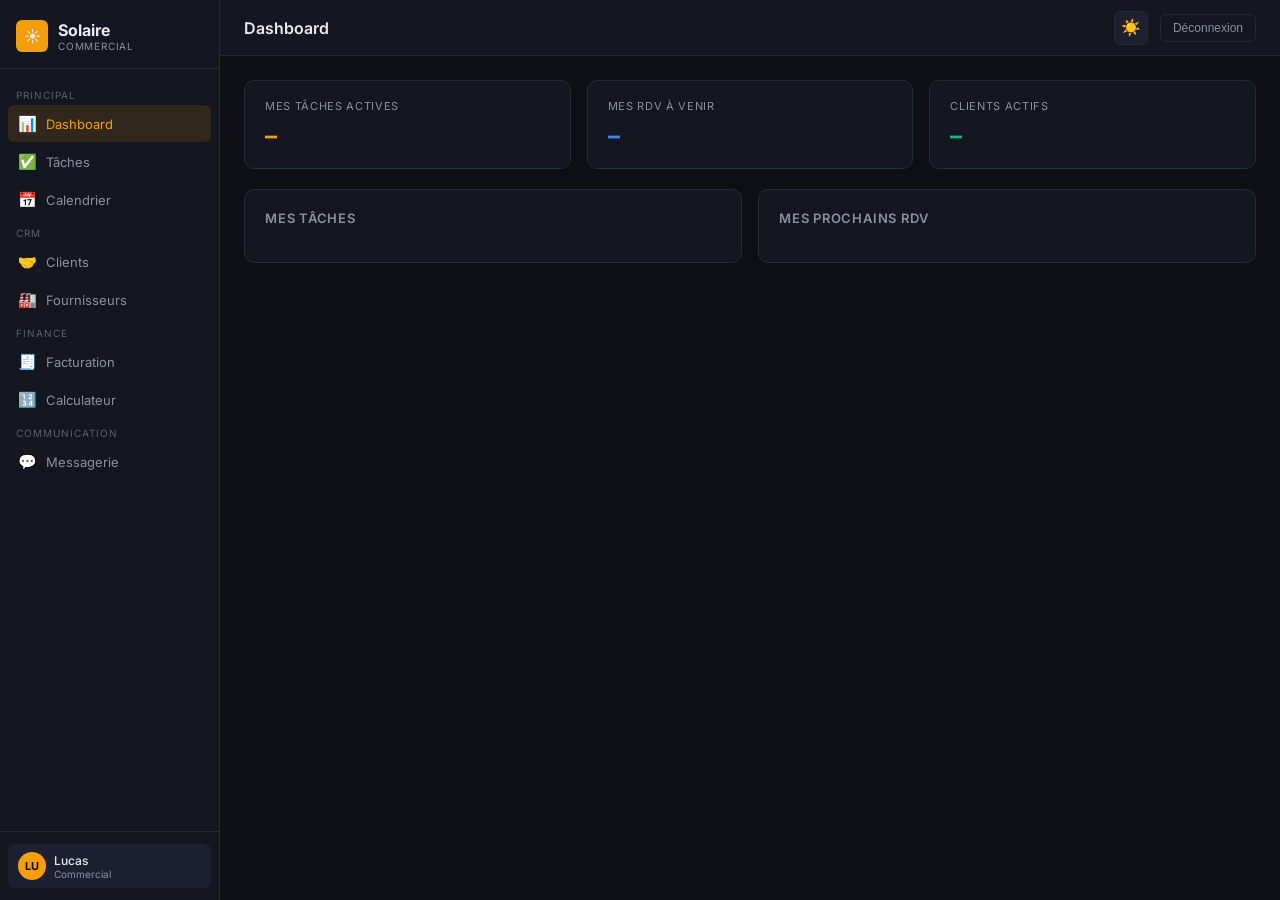
==== commit 46444edf: "Add files via upload" ====
--- a/dashboard-commercial.html
+++ b/dashboard-commercial.html
@@ -1,594 +1,183 @@
 <!DOCTYPE html>
 <html lang="fr">
 <head>
-<meta charset="UTF-8">
-<meta name="viewport" content="width=device-width, initial-scale=1.0">
-<title>Solaire — Commercial Dashboard</title>
-<link rel="preconnect" href="https://fonts.googleapis.com">
-<link href="https://fonts.googleapis.com/css2?family=Syne:wght@400;600;700;800&family=DM+Sans:wght@300;400;500&display=swap" rel="stylesheet">
-<link rel="stylesheet" href="css/style.css">
-<link rel="stylesheet" href="css/dashboard.css">
+<meta charset="UTF-8" />
+<meta name="viewport" content="width=device-width, initial-scale=1.0" />
+<title>Solaire — Commercial</title>
+<link rel="stylesheet" href="css/style.css" />
+<link rel="stylesheet" href="css/dashboard.css" />
+<link rel="preconnect" href="https://fonts.googleapis.com" />
+<link href="https://fonts.googleapis.com/css2?family=Inter:wght@400;500;600;700&display=swap" rel="stylesheet" />
 </head>
 <body>
 
-<div class="app-layout">
-  <!-- SIDEBAR -->
+<div class="dashboard">
+  <!-- ── SIDEBAR ─────────────────────────────────────── -->
   <aside class="sidebar">
     <div class="sidebar-logo">
-      <div class="logo-text">☀️ SOLAIRE</div>
-      <div class="logo-sub">Accès Commercial</div>
+      <div class="sidebar-logo-icon">☀️</div>
+      <div>
+        <div class="sidebar-logo-text">Solaire</div>
+        <div class="sidebar-logo-role">Commercial</div>
+      </div>
     </div>
-    <div class="sidebar-user" id="sidebar-user"></div>
     <nav class="sidebar-nav">
-      <div class="nav-section-label">Vue d'ensemble</div>
-      <div class="nav-item active" data-view="overview"><span class="nav-icon">📊</span> Mon dashboard</div>
+      <div class="nav-group-label">Principal</div>
+      <div class="nav-item active" data-view="overview"   onclick="switchView('overview')">   <span class="nav-icon">📊</span> Dashboard</div>
+      <div class="nav-item"        data-view="tasks"      onclick="switchView('tasks')">      <span class="nav-icon">✅</span> Tâches</div>
+      <div class="nav-item"        data-view="calendar"   onclick="switchView('calendar')">   <span class="nav-icon">📅</span> Calendrier</div>
 
-      <div class="nav-section-label">Opérations</div>
-      <div class="nav-item" data-view="tasks"><span class="nav-icon">✅</span> Mes tâches <span class="nav-badge" id="sidebar-late-badge" style="display:none">0</span></div>
-      <div class="nav-item" data-view="calendar"><span class="nav-icon">📅</span> Mes rendez-vous</div>
+      <div class="nav-group-label">CRM</div>
+      <div class="nav-item"        data-view="clients"    onclick="switchView('clients')">    <span class="nav-icon">🤝</span> Clients</div>
+      <div class="nav-item"        data-view="suppliers"  onclick="switchView('suppliers')">  <span class="nav-icon">🏭</span> Fournisseurs</div>
 
-      <div class="nav-section-label">Commercial</div>
-      <div class="nav-item" data-view="contacts"><span class="nav-icon">👥</span> Mes contacts</div>
-      <div class="nav-item" data-view="mail"><span class="nav-icon">✉️</span> Messagerie</div>
+      <div class="nav-group-label">Finance</div>
+      <div class="nav-item"        data-view="invoices"   onclick="switchView('invoices')">   <span class="nav-icon">🧾</span> Facturation</div>
+      <div class="nav-item"        data-view="calculator" onclick="switchView('calculator')"> <span class="nav-icon">🔢</span> Calculateur</div>
 
-      <div class="nav-section-label">Finance</div>
-      <div class="nav-item" data-view="calculator"><span class="nav-icon">💰</span> Budget</div>
+      <div class="nav-group-label">Communication</div>
+      <div class="nav-item"        data-view="messages"   onclick="switchView('messages')">   <span class="nav-icon">💬</span> Messagerie</div>
     </nav>
     <div class="sidebar-footer">
-      <button onclick="authLogout()">🚪 Se déconnecter</button>
+      <div class="user-pill">
+        <div class="user-avatar" id="user-avatar">LU</div>
+        <div>
+          <div class="user-name" id="user-name">Lucas</div>
+          <div class="user-role">Commercial</div>
+        </div>
+      </div>
     </div>
   </aside>
 
-  <!-- MAIN -->
-  <main class="main-content">
-    <div class="demo-banner">🧪 Mode Démo — Vous voyez uniquement vos données. Les modifications ne sont pas sauvegardées.</div>
-
-    <!-- ==================== OVERVIEW ==================== -->
-    <div id="view-overview" class="view active">
-      <div class="page-header">
-        <div>
-          <div class="page-title" id="overview-greeting">Bonjour 👋</div>
-          <div class="page-subtitle">Voici un résumé de votre activité</div>
-        </div>
-      </div>
-      <div class="page-body">
-        <div class="stats-row">
-          <div class="stat-card">
-            <div class="stat-label">Mes tâches actives</div>
-            <div class="stat-value" id="ov-my-tasks">—</div>
-            <div class="stat-sub" id="ov-my-tasks-late">0 en retard</div>
-          </div>
-          <div class="stat-card">
-            <div class="stat-label">Mes RDV à venir</div>
-            <div class="stat-value" id="ov-my-appts">—</div>
-            <div class="stat-sub">Dans les 30 jours</div>
-          </div>
-          <div class="stat-card">
-            <div class="stat-label">Mes contacts chauds</div>
-            <div class="stat-value text-red" id="ov-my-chaud">—</div>
-            <div class="stat-sub" id="ov-total-contacts">Sur — contacts</div>
-          </div>
-          <div class="stat-card">
-            <div class="stat-label">Relances urgentes</div>
-            <div class="stat-value text-orange" id="ov-followups">—</div>
-            <div class="stat-sub">Dans les 7 jours</div>
-          </div>
-        </div>
-
-        <div style="display:grid;grid-template-columns:1fr 1fr;gap:16px;margin-bottom:16px">
-          <!-- Prochains RDV -->
-          <div class="card">
-            <div class="card-header">
-              <span class="card-title">📅 Mes prochains RDV</span>
-              <button class="btn btn-ghost btn-sm" onclick="switchView('calendar')">Voir tout →</button>
-            </div>
-            <div id="ov-appts-list"></div>
-          </div>
-          <!-- Contacts à relancer -->
-          <div class="card">
-            <div class="card-header">
-              <span class="card-title">🔔 Relances à prévoir</span>
-              <button class="btn btn-ghost btn-sm" onclick="switchView('contacts')">Voir tout →</button>
-            </div>
-            <div id="ov-followups-list"></div>
-          </div>
-        </div>
-
-        <!-- Mes tâches en cours -->
-        <div class="card">
-          <div class="card-header">
-            <span class="card-title">✅ Mes tâches en cours</span>
-            <button class="btn btn-ghost btn-sm" onclick="switchView('tasks')">Voir tout →</button>
-          </div>
-          <div id="ov-tasks-list"></div>
-        </div>
+  <!-- ── MAIN ───────────────────────────────────────── -->
+  <div class="main">
+    <div class="topbar">
+      <div class="topbar-title" id="topbar-title">Dashboard</div>
+      <div class="topbar-actions">
+        <button class="theme-toggle" onclick="toggleTheme()">☀️</button>
+        <button class="logout-btn" onclick="logout()">Déconnexion</button>
       </div>
     </div>
 
-    <!-- ==================== TASKS ==================== -->
-    <div id="view-tasks" class="view">
-      <div class="page-header">
-        <div>
-          <div class="page-title">✅ Mes Tâches</div>
-          <div class="page-subtitle"><span id="tasks-total-count">0</span> tâches · <span id="tasks-late-count" class="text-red">0</span> en retard</div>
+    <div class="content">
+
+      <!-- OVERVIEW -->
+      <div class="view active" id="view-overview">
+        <div class="kpi-grid" style="grid-template-columns:repeat(3,1fr)">
+          <div class="kpi-card">
+            <div class="kpi-label">Mes tâches actives</div>
+            <div class="kpi-value kpi-amber" id="ov-tasks-count">–</div>
+          </div>
+          <div class="kpi-card">
+            <div class="kpi-label">Mes RDV à venir</div>
+            <div class="kpi-value kpi-blue" id="ov-rdv-count">–</div>
+          </div>
+          <div class="kpi-card">
+            <div class="kpi-label">Clients actifs</div>
+            <div class="kpi-value kpi-green" id="ov-clients-count">–</div>
+          </div>
         </div>
-        <button class="btn btn-primary" id="btn-new-task">+ Nouvelle tâche</button>
-      </div>
-      <div class="page-body">
-        <div class="filters-bar">
-          <input type="text" id="task-search" placeholder="🔍 Rechercher..." style="max-width:220px">
-          <select id="task-filter-status">
-            <option value="">Tous les statuts</option>
-            <option value="a_faire">À faire</option>
-            <option value="en_cours">En cours</option>
-            <option value="en_retard">En retard</option>
-            <option value="termine">Terminé</option>
-          </select>
-        </div>
-        <div class="card" style="padding:0">
-          <div class="table-wrap">
-            <table>
-              <thead>
-                <tr>
-                  <th>Tâche</th>
-                  <th>Priorité</th>
-                  <th>Deadline</th>
-                  <th>Statut</th>
-                  <th></th>
-                </tr>
-              </thead>
-              <tbody id="tasks-list"></tbody>
-            </table>
+        <div class="overview-grid">
+          <div class="card">
+            <div class="card-title">Mes tâches</div>
+            <div id="ov-tasks"></div>
+          </div>
+          <div class="card">
+            <div class="card-title">Mes prochains RDV</div>
+            <div id="ov-rdv"></div>
           </div>
         </div>
       </div>
-    </div>
 
-    <!-- ==================== CALENDAR ==================== -->
-    <div id="view-calendar" class="view">
-      <div class="page-header">
-        <div>
-          <div class="page-title">📅 Mes Rendez-vous</div>
-          <div class="page-subtitle"><span id="cal-total-count">0</span> rendez-vous</div>
-        </div>
-        <button class="btn btn-primary" id="btn-new-appt">+ Nouveau RDV</button>
-      </div>
-      <div class="page-body">
-        <div class="filters-bar">
-          <input type="text" id="cal-search" placeholder="🔍 Rechercher un RDV...">
-        </div>
-        <div class="calendar-grid" id="calendar-list"></div>
-      </div>
-    </div>
+      <!-- TASKS -->
+      <div class="view" id="view-tasks"></div>
 
-    <!-- ==================== CONTACTS ==================== -->
-    <div id="view-contacts" class="view">
-      <div class="page-header">
-        <div>
-          <div class="page-title">👥 Mes Contacts</div>
-          <div class="page-subtitle"><span id="contacts-total">0</span> prospects · <span id="contacts-chaud" class="text-red">0</span> chauds</div>
-        </div>
-        <button class="btn btn-primary" id="btn-new-contact">+ Nouveau contact</button>
-      </div>
-      <div class="page-body">
-        <div class="filters-bar">
-          <input type="text" id="contact-search" placeholder="🔍 Rechercher...">
-          <select id="contact-filter-temp">
-            <option value="">Toutes les températures</option>
-            <option value="chaud">🔴 Chaud</option>
-            <option value="tiede">🟡 Tiède</option>
-            <option value="froid">🔵 Froid</option>
-          </select>
-          <!-- No assignee filter for commercial -->
-          <select id="contact-filter-assignee" style="display:none"></select>
-        </div>
-        <div class="contacts-grid" id="contacts-grid"></div>
-      </div>
-    </div>
+      <!-- CALENDAR -->
+      <div class="view" id="view-calendar"></div>
 
-    <!-- ==================== MAIL ==================== -->
-    <div id="view-mail" class="view">
-      <div class="page-header">
-        <div>
-          <div class="page-title">✉️ Messagerie</div>
-          <div class="page-subtitle">Votre boîte mail professionnelle</div>
-        </div>
-      </div>
-      <div class="page-body">
-        <div class="mail-placeholder">
-          <div class="mail-icon">📬</div>
-          <h3>Intégration Microsoft 365</h3>
-          <p>Votre boîte mail sera connectée via Microsoft Exchange / Outlook pour accéder à vos emails directement depuis ce dashboard.</p>
-          <div class="mail-accounts" id="mail-account-display"></div>
-          <button class="btn btn-primary" style="margin-top:16px">Configurer Microsoft 365</button>
-          <p class="text-sm text-dim" style="margin-top:8px">Disponible en phase 2 — après connexion Supabase</p>
-        </div>
-      </div>
-    </div>
+      <!-- CLIENTS -->
+      <div class="view" id="view-clients"></div>
 
-    <!-- ==================== CALCULATOR ==================== -->
-    <div id="view-calculator" class="view">
-      <div class="page-header">
-        <div>
-          <div class="page-title">💰 Budget — Vue Globale</div>
-          <div class="page-subtitle">Levée de fonds 1.15M€ · Lecture seule</div>
-        </div>
-      </div>
-      <div class="page-body">
-        <!-- Info banner -->
-        <div style="background:var(--blue-dim);border:1px solid rgba(59,130,246,0.2);border-radius:var(--radius-sm);padding:12px 16px;margin-bottom:20px;font-size:13px;color:var(--blue)">
-          ℹ️ En tant que commercial, vous accédez au résumé budgétaire global. La gestion des transactions est réservée aux founders.
-        </div>
+      <!-- SUPPLIERS -->
+      <div class="view" id="view-suppliers"></div>
 
-        <!-- KPI row -->
-        <div class="stats-row" style="grid-template-columns:repeat(4,1fr)">
-          <div class="stat-card">
-            <div class="stat-label">Budget Total</div>
-            <div class="stat-value text-accent" id="calc-budget-total">1 150 000 €</div>
-          </div>
-          <div class="stat-card">
-            <div class="stat-label">Total Engagé</div>
-            <div class="stat-value" id="calc-engage-total">—</div>
-          </div>
-          <div class="stat-card">
-            <div class="stat-label">Total Payé</div>
-            <div class="stat-value text-green" id="calc-paye-total">—</div>
-          </div>
-          <div class="stat-card">
-            <div class="stat-label">Reste à Engager</div>
-            <div class="stat-value text-blue" id="calc-reste-total">—</div>
-          </div>
-        </div>
+      <!-- INVOICES -->
+      <div class="view" id="view-invoices"></div>
 
-        <!-- Tranche cards -->
-        <div style="display:grid;grid-template-columns:repeat(3,1fr);gap:14px;margin-bottom:20px">
-          <div class="card">
-            <div class="card-header"><span class="card-title">T1 — Produit & Conformité</span><span class="text-sm text-muted">M0→M4</span></div>
-            <div class="stat-label">Budget : <strong class="text-accent">350 000 €</strong></div>
-            <div class="progress-bar mt-2 mb-2"><div class="progress-fill" id="calc-bar-T1" style="width:0%"></div></div>
-            <div class="flex justify-between text-sm text-muted">
-              <span>Engagé: <strong id="calc-engage-T1">—</strong></span>
-              <span id="calc-pct-T1">0%</span>
-            </div>
-            <div class="flex justify-between text-sm text-muted mt-1">
-              <span>Payé: <strong class="text-green" id="calc-paye-T1">—</strong></span>
-              <span>Reste: <strong id="calc-reste-T1">—</strong></span>
-            </div>
-          </div>
-          <div class="card">
-            <div class="card-header"><span class="card-title">T2 — Branding & Production</span><span class="text-sm text-muted">M4→M7</span></div>
-            <div class="stat-label">Budget : <strong class="text-accent">250 000 €</strong></div>
-            <div class="progress-bar mt-2 mb-2"><div class="progress-fill" id="calc-bar-T2" style="width:0%"></div></div>
-            <div class="flex justify-between text-sm text-muted">
-              <span>Engagé: <strong id="calc-engage-T2">—</strong></span>
-              <span id="calc-pct-T2">0%</span>
-            </div>
-            <div class="flex justify-between text-sm text-muted mt-1">
-              <span>Payé: <strong class="text-green" id="calc-paye-T2">—</strong></span>
-              <span>Reste: <strong id="calc-reste-T2">—</strong></span>
-            </div>
-          </div>
-          <div class="card">
-            <div class="card-header"><span class="card-title">T3 — Déploiement & Marketing</span><span class="text-sm text-muted">M7→M12</span></div>
-            <div class="stat-label">Budget : <strong class="text-accent">550 000 €</strong></div>
-            <div class="progress-bar mt-2 mb-2"><div class="progress-fill" id="calc-bar-T3" style="width:0%"></div></div>
-            <div class="flex justify-between text-sm text-muted">
-              <span>Engagé: <strong id="calc-engage-T3">—</strong></span>
-              <span id="calc-pct-T3">0%</span>
-            </div>
-            <div class="flex justify-between text-sm text-muted mt-1">
-              <span>Payé: <strong class="text-green" id="calc-paye-T3">—</strong></span>
-              <span>Reste: <strong id="calc-reste-T3">—</strong></span>
-            </div>
-          </div>
-        </div>
-      </div>
-    </div>
-  </main>
-</div>
+      <!-- CALCULATOR -->
+      <div class="view" id="view-calculator"></div>
 
-<!-- ==================== MODALS ==================== -->
+      <!-- MESSAGES -->
+      <div class="view" id="view-messages"></div>
 
-<!-- Task Modal (commercial: no assignee picker) -->
-<div class="modal-overlay" id="task-modal">
-  <div class="modal">
-    <div class="modal-header">
-      <span class="modal-title" id="task-modal-title">Nouvelle tâche</span>
-      <button class="modal-close" onclick="closeModal('task-modal')">×</button>
-    </div>
-    <input type="hidden" id="task-id">
-    <div id="task-form" style="display:none"></div>
-    <div class="form-group">
-      <label class="form-label">Titre *</label>
-      <input type="text" id="task-title-input" placeholder="Titre de la tâche">
-    </div>
-    <div class="form-group">
-      <label class="form-label">Description</label>
-      <textarea id="task-desc" placeholder="Détails..."></textarea>
-    </div>
-    <div class="form-row">
-      <div class="form-group">
-        <label class="form-label">Priorité</label>
-        <select id="task-priority">
-          <option value="basse">Basse</option>
-          <option value="normale" selected>Normale</option>
-          <option value="haute">Haute</option>
-          <option value="urgente">Urgente</option>
-        </select>
-      </div>
-      <div class="form-group">
-        <label class="form-label">Deadline</label>
-        <input type="date" id="task-deadline">
-      </div>
-    </div>
-    <div class="form-group">
-      <label class="form-label">Statut</label>
-      <select id="task-status-select">
-        <option value="a_faire">À faire</option>
-        <option value="en_cours">En cours</option>
-        <option value="termine">Terminé</option>
-      </select>
-    </div>
-    <!-- Hidden fields for compatibility with tasks.js -->
-    <select id="task-assignee" style="display:none"></select>
-    <select id="task-objective" style="display:none"></select>
-    <div class="modal-actions">
-      <button class="btn btn-ghost" onclick="closeModal('task-modal')">Annuler</button>
-      <button class="btn btn-primary" id="btn-save-task">Enregistrer</button>
     </div>
   </div>
 </div>
 
-<!-- Appointment Modal -->
-<div class="modal-overlay" id="appt-modal">
-  <div class="modal">
-    <div class="modal-header">
-      <span class="modal-title" id="appt-modal-title">Nouveau rendez-vous</span>
-      <button class="modal-close" onclick="closeModal('appt-modal')">×</button>
+<script src="js/data.js"></script>
+<script src="js/utils.js"></script>
+<script src="js/modules.js"></script>
+<script>
+const VIEW_LABELS = {
+  overview:'Dashboard', tasks:'Tâches', calendar:'Calendrier',
+  clients:'Clients', suppliers:'Fournisseurs',
+  invoices:'Facturation', calculator:'Calculateur', messages:'Messagerie'
+};
+
+function switchView(name) {
+  document.querySelectorAll('.view').forEach(v => v.classList.remove('active'));
+  document.querySelectorAll('.nav-item').forEach(n => n.classList.remove('active'));
+  document.getElementById('view-'+name).classList.add('active');
+  document.querySelector(`[data-view="${name}"]`).classList.add('active');
+  document.getElementById('topbar-title').textContent = VIEW_LABELS[name];
+
+  const u = getCurrentUser();
+  if (name === 'tasks')       initTasks(u.email, u.role);
+  if (name === 'calendar')    initCalendar(u.email, u.role);
+  if (name === 'clients')     initClients();
+  if (name === 'suppliers')   initSuppliers();
+  if (name === 'invoices')    initInvoices(u.role);
+  if (name === 'calculator')  initCalculator();
+  if (name === 'messages')    initMessages();
+}
+
+function logout() {
+  sessionStorage.removeItem('solaire_user');
+  window.location.href = 'index.html';
+}
+
+function renderOverview(u) {
+  const myTasks = DEMO_TASKS.filter(t => t.assignee === u.email && t.statut !== 'complété');
+  const myRdv   = DEMO_APPOINTMENTS.filter(a => a.assignee === u.email);
+  const activeClients = DEMO_CLIENTS.filter(c => c.statut === 'Actif');
+
+  document.getElementById('ov-tasks-count').textContent = myTasks.length;
+  document.getElementById('ov-rdv-count').textContent   = myRdv.length;
+  document.getElementById('ov-clients-count').textContent = activeClients.length;
+
+  document.getElementById('ov-tasks').innerHTML = myTasks.slice(0,4).map(t=>`
+    <div style="display:flex;justify-content:space-between;padding:8px 0;border-bottom:1px solid var(--border);font-size:13px">
+      <span>${t.titre}</span>
+      <span style="color:var(--accent)">${fmtDate(t.due)}</span>
     </div>
-    <input type="hidden" id="appt-id">
-    <div id="appt-form" style="display:none"></div>
-    <div class="form-group">
-      <label class="form-label">Titre *</label>
-      <input type="text" id="appt-title-input" placeholder="Nom du rendez-vous">
+  `).join('') || '<div style="color:var(--text3);font-size:13px;padding:12px 0">Aucune tâche active</div>';
+
+  document.getElementById('ov-rdv').innerHTML = myRdv.slice(0,3).map(a=>`
+    <div style="display:flex;gap:12px;padding:8px 0;border-bottom:1px solid var(--border);font-size:13px">
+      <span style="color:var(--accent);min-width:80px">${fmtDate(a.date)}</span>
+      <span>${a.titre}</span>
     </div>
-    <div class="form-group">
-      <label class="form-label">Date & heure *</label>
-      <input type="datetime-local" id="appt-date">
-    </div>
-    <div class="form-group">
-      <label class="form-label">Lieu</label>
-      <input type="text" id="appt-location" placeholder="Adresse ou lien Zoom">
-    </div>
-    <div class="form-group">
-      <label class="form-label">Notes</label>
-      <textarea id="appt-notes-input" placeholder="Objectif du RDV, préparation..."></textarea>
-    </div>
-    <!-- Hidden assignee for compatibility -->
-    <select id="appt-assignee" style="display:none"></select>
-    <div class="modal-actions">
-      <button class="btn btn-ghost" onclick="closeModal('appt-modal')">Annuler</button>
-      <button class="btn btn-primary" id="btn-save-appt">Enregistrer</button>
-    </div>
-  </div>
-</div>
-
-<!-- Contact Modal -->
-<div class="modal-overlay" id="contact-modal">
-  <div class="modal" style="max-width:580px">
-    <div class="modal-header">
-      <span class="modal-title" id="contact-modal-title">Nouveau contact</span>
-      <button class="modal-close" onclick="closeModal('contact-modal')">×</button>
-    </div>
-    <input type="hidden" id="contact-id">
-    <div id="contact-form" style="display:none"></div>
-    <div class="form-row">
-      <div class="form-group">
-        <label class="form-label">Nom *</label>
-        <input type="text" id="contact-name-input" placeholder="Prénom Nom">
-      </div>
-      <div class="form-group">
-        <label class="form-label">Société</label>
-        <input type="text" id="contact-company-input" placeholder="Nom de la société">
-      </div>
-    </div>
-    <div class="form-row">
-      <div class="form-group">
-        <label class="form-label">Téléphone</label>
-        <input type="tel" id="contact-phone-input" placeholder="+971 50 ...">
-      </div>
-      <div class="form-group">
-        <label class="form-label">Email</label>
-        <input type="email" id="contact-email-input" placeholder="contact@hotel.com">
-      </div>
-    </div>
-    <div class="form-group">
-      <label class="form-label">Adresse</label>
-      <input type="text" id="contact-address-input" placeholder="Ville, Pays">
-    </div>
-    <div class="form-row">
-      <div class="form-group">
-        <label class="form-label">Température</label>
-        <select id="contact-temp-select">
-          <option value="froid">🔵 Froid</option>
-          <option value="tiede">🟡 Tiède</option>
-          <option value="chaud">🔴 Chaud</option>
-        </select>
-      </div>
-      <div class="form-group">
-        <label class="form-label">Date relance</label>
-        <input type="date" id="contact-followup-input">
-      </div>
-    </div>
-    <div class="form-group">
-      <label class="form-label">Notes</label>
-      <textarea id="contact-notes-input" placeholder="Contexte, historique, prochaines étapes..."></textarea>
-    </div>
-    <div class="modal-actions">
-      <button class="btn btn-danger btn-sm" id="btn-delete-contact" style="margin-right:auto;display:none">Supprimer</button>
-      <button class="btn btn-ghost" onclick="closeModal('contact-modal')">Annuler</button>
-      <button class="btn btn-primary" id="btn-save-contact">Enregistrer</button>
-    </div>
-  </div>
-</div>
-
-<script src="js/supabase.js"></script>
-<script src="js/auth.js"></script>
-<script src="js/utils.js"></script>
-<script src="js/tasks.js"></script>
-<script src="js/calendar.js"></script>
-<script src="js/contacts.js"></script>
-<script src="js/calculator.js"></script>
-<script>
-let currentUser = null;
-const VIEWS = ['overview', 'tasks', 'calendar', 'contacts', 'mail', 'calculator'];
+  `).join('') || '<div style="color:var(--text3);font-size:13px;padding:12px 0">Aucun RDV à venir</div>';
+}
 
 document.addEventListener('DOMContentLoaded', () => {
-  currentUser = requireAuth('commercial');
-  if (!currentUser) return;
-
-  // Sidebar user
-  document.getElementById('sidebar-user').innerHTML = `${renderAvatar(currentUser, 36)}<div><div class="user-name">${currentUser.name}</div><div class="user-role">${currentUser.role}</div></div>`;
-
-  // Greeting
-  const hour = new Date().getHours();
-  const greet = hour < 12 ? 'Bonjour' : hour < 18 ? 'Bon après-midi' : 'Bonsoir';
-  document.getElementById('overview-greeting').textContent = `${greet}, ${currentUser.name} 👋`;
-
-  // Mail account
-  document.getElementById('mail-account-display').innerHTML = `<div class="mail-account-pill">👤 ${currentUser.email}</div>`;
-
-  // Nav clicks
-  VIEWS.forEach(v => {
-    const item = document.querySelector(`[data-view="${v}"]`);
-    if (item) item.addEventListener('click', () => switchView(v));
-  });
-
-  // Modal closes
-  ['task-modal','appt-modal','contact-modal'].forEach(setupModalClose);
-
-  // Button bindings
-  document.getElementById('btn-new-task').addEventListener('click', () => openNewTaskCommercial());
-  document.getElementById('btn-save-task').addEventListener('click', () => saveTask(currentUser));
-  document.getElementById('btn-new-appt').addEventListener('click', () => openNewApptCommercial());
-  document.getElementById('btn-save-appt').addEventListener('click', () => saveApptCommercial());
-  document.getElementById('btn-new-contact').addEventListener('click', () => openNewContact(currentUser));
-  document.getElementById('btn-save-contact').addEventListener('click', () => saveContact(currentUser));
-
-  document.getElementById('cal-search').addEventListener('input', e => renderCalendar(currentUser, e.target.value));
-
-  // Init modules — filtered to current user
-  initTasks(currentUser);
-  initCalendar(currentUser);
-  initContacts(currentUser);
-  initCalculator(currentUser);
-  renderOverviewCommercial();
+  const u = requireAuth('commercial');
+  if (!u) return;
+  document.getElementById('user-name').textContent = u.name;
+  document.getElementById('user-avatar').textContent = u.avatar;
+  initTheme();
+  renderOverview(u);
 });
-
-function switchView(v) {
-  VIEWS.forEach(id => {
-    document.querySelector(`[data-view="${id}"]`)?.classList.remove('active');
-    document.getElementById(`view-${id}`)?.classList.remove('active');
-  });
-  document.querySelector(`[data-view="${v}"]`)?.classList.add('active');
-  document.getElementById(`view-${v}`)?.classList.add('active');
-}
-
-// Commercial-specific: new task auto-assigns to self
-function openNewTaskCommercial() {
-  openNewTask(currentUser);
-  // Pre-select current user in hidden assignee field
-  const assigneeEl = document.getElementById('task-assignee');
-  if (assigneeEl) {
-    const opt = document.createElement('option');
-    opt.value = currentUser.id; opt.textContent = currentUser.name; opt.selected = true;
-    assigneeEl.innerHTML = '';
-    assigneeEl.appendChild(opt);
-  }
-}
-
-// Commercial-specific: new appt auto-assigns to self
-function openNewApptCommercial() {
-  openNewAppt(currentUser);
-  const assigneeEl = document.getElementById('appt-assignee');
-  if (assigneeEl) {
-    const opt = document.createElement('option');
-    opt.value = currentUser.id; opt.textContent = currentUser.name; opt.selected = true;
-    assigneeEl.innerHTML = '';
-    assigneeEl.appendChild(opt);
-  }
-}
-
-function saveApptCommercial() {
-  const assigneeEl = document.getElementById('appt-assignee');
-  if (assigneeEl && !assigneeEl.value) {
-    const opt = document.createElement('option');
-    opt.value = currentUser.id; opt.selected = true;
-    assigneeEl.innerHTML = '';
-    assigneeEl.appendChild(opt);
-  }
-  saveAppt(currentUser);
-}
-
-function renderOverviewCommercial() {
-  const myTasks = DEMO_DATA.tasks.filter(t => t.assigned_to === currentUser.id || t.created_by === currentUser.id);
-  const myAppts = DEMO_DATA.appointments.filter(a => a.assigned_to === currentUser.id || a.created_by === currentUser.id);
-  const myContacts = DEMO_DATA.contacts.filter(c => c.created_by === currentUser.id);
-
-  const lateTasks = myTasks.filter(t => t.status === 'en_retard').length;
-  const upcomingAppts = myAppts.filter(a => new Date(a.date) >= new Date()).length;
-  const chaudContacts = myContacts.filter(c => c.temperature === 'chaud').length;
-
-  const today = new Date();
-  const followupsSoon = myContacts.filter(c => {
-    if (!c.next_followup) return false;
-    const diff = new Date(c.next_followup) - today;
-    return diff >= 0 && diff <= 1000 * 60 * 60 * 24 * 7;
-  }).length;
-
-  document.getElementById('ov-my-tasks').textContent = myTasks.filter(t => t.status !== 'termine').length;
-  document.getElementById('ov-my-tasks-late').textContent = `${lateTasks} en retard`;
-  if (lateTasks > 0) document.getElementById('ov-my-tasks-late').classList.add('text-red');
-  document.getElementById('ov-my-appts').textContent = upcomingAppts;
-  document.getElementById('ov-my-chaud').textContent = chaudContacts;
-  document.getElementById('ov-total-contacts').textContent = `Sur ${myContacts.length} contacts`;
-  document.getElementById('ov-followups').textContent = followupsSoon;
-
-  if (lateTasks > 0) {
-    const b = document.getElementById('sidebar-late-badge');
-    b.textContent = lateTasks; b.style.display = 'flex';
-  }
-
-  // Prochains RDV
-  const nextAppts = [...myAppts].filter(a => new Date(a.date) >= today).sort((a, b) => new Date(a.date) - new Date(b.date)).slice(0, 4);
-  document.getElementById('ov-appts-list').innerHTML = nextAppts.map(a => {
-    const dt = new Date(a.date);
-    return `<div class="flex items-center gap-3 mb-3">
-      <div style="text-align:center;min-width:36px"><div style="font-family:'Syne',sans-serif;font-weight:800;font-size:18px;color:var(--accent)">${dt.toLocaleDateString('fr-FR',{day:'2-digit'})}</div><div style="font-size:10px;color:var(--text3)">${dt.toLocaleDateString('fr-FR',{month:'short'}).toUpperCase()}</div></div>
-      <div style="flex:1"><div style="font-size:13px;font-weight:500;color:var(--text)">${a.title}</div><div style="font-size:11px;color:var(--text3)">${a.location || '—'} · ${dt.toLocaleTimeString('fr-FR',{hour:'2-digit',minute:'2-digit'})}</div></div>
-    </div>`;
-  }).join('') || '<div class="text-dim text-sm">Aucun RDV à venir</div>';
-
-  // Relances
-  const relances = [...myContacts].filter(c => c.next_followup).sort((a, b) => new Date(a.next_followup) - new Date(b.next_followup)).slice(0, 4);
-  document.getElementById('ov-followups-list').innerHTML = relances.map(c => {
-    const date = new Date(c.next_followup);
-    const isSoon = (date - today) < 1000 * 60 * 60 * 24 * 7;
-    return `<div class="flex items-center gap-3 mb-3 cursor-pointer" onclick="switchView('contacts')">
-      <span class="badge badge-${c.temperature}" style="flex-shrink:0">${c.temperature === 'chaud' ? '🔴' : c.temperature === 'tiede' ? '🟡' : '🔵'}</span>
-      <div style="flex:1"><div style="font-size:13px;font-weight:500;color:var(--text)">${c.name}</div><div style="font-size:11px;color:${isSoon ? 'var(--orange)' : 'var(--text3)'}">${c.company || '—'} · 🔔 ${date.toLocaleDateString('fr-FR',{day:'2-digit',month:'short'})}</div></div>
-    </div>`;
-  }).join('') || '<div class="text-dim text-sm">Aucune relance prévue</div>';
-
-  // Mes tâches actives
-  const activeTasks = myTasks.filter(t => t.status !== 'termine').slice(0, 4);
-  document.getElementById('ov-tasks-list').innerHTML = activeTasks.map(t => `
-    <div class="flex items-center gap-3 mb-3">
-      <span class="badge badge-${t.status}" style="flex-shrink:0">${formatStatus(t.status)}</span>
-      <div style="flex:1;overflow:hidden"><div style="font-size:13px;font-weight:500;color:var(--text);white-space:nowrap;overflow:hidden;text-overflow:ellipsis">${t.title}</div><div style="font-size:11px;color:var(--text3)">Deadline: ${t.deadline ? new Date(t.deadline).toLocaleDateString('fr-FR',{day:'2-digit',month:'short'}) : '—'}</div></div>
-      <span class="badge badge-${t.priority}" style="flex-shrink:0">${formatPriority(t.priority)}</span>
-    </div>`).join('') || '<div class="text-dim text-sm">Aucune tâche active</div>';
-}
 </script>
 </body>
 </html>
--- a/css/style.css
+++ b/css/style.css
@@ -1,316 +1,215 @@
-@import url('https://fonts.googleapis.com/css2?family=Syne:wght@400;500;600;700;800&family=DM+Sans:wght@300;400;500&display=swap');
+/* ============================================================
+   SOLAIRE — Global Tokens & Theme
+   ============================================================ */
 
 :root {
-  --bg: #0a0b0f;
-  --bg2: #111318;
-  --bg3: #1a1d24;
-  --border: #252830;
-  --border2: #2e3240;
-  --text: #e8eaf0;
-  --text2: #8b90a0;
-  --text3: #555a6a;
-  --accent: #D4A853;
-  --accent2: #e8c070;
-  --accent-dim: rgba(212,168,83,0.12);
-  --red: #ef4444;
-  --red-dim: rgba(239,68,68,0.12);
-  --green: #22c55e;
-  --green-dim: rgba(34,197,94,0.12);
-  --blue: #3b82f6;
-  --blue-dim: rgba(59,130,246,0.12);
-  --purple: #8b5cf6;
-  --purple-dim: rgba(139,92,246,0.12);
-  --orange: #f97316;
-  --orange-dim: rgba(249,115,22,0.12);
-  --radius: 12px;
-  --radius-sm: 8px;
-  --shadow: 0 4px 24px rgba(0,0,0,0.4);
-  --shadow-lg: 0 8px 40px rgba(0,0,0,0.6);
+  --bg:          #0d0f14;
+  --bg2:         #141720;
+  --bg3:         #1c2030;
+  --border:      #252a38;
+  --text:        #e8eaf0;
+  --text2:       #8b90a0;
+  --text3:       #5a5f70;
+  --accent:      #f59e0b;
+  --accent2:     #fbbf24;
+  --blue:        #3b82f6;
+  --green:       #10b981;
+  --red:         #ef4444;
+  --orange:      #f97316;
+  --purple:      #8b5cf6;
+  --radius:      10px;
+  --radius-sm:   6px;
+  --shadow:      0 4px 24px rgba(0,0,0,.45);
+}
+
+body.light {
+  --bg:    #f0f2f7;
+  --bg2:   #ffffff;
+  --bg3:   #e8eaf0;
+  --border:#d0d4e0;
+  --text:  #1a1d28;
+  --text2: #5a5f70;
+  --text3: #9095a8;
+  --shadow:0 4px 24px rgba(0,0,0,.12);
 }
 
 * { box-sizing: border-box; margin: 0; padding: 0; }
-html, body { height: 100%; }
-
-body {
-  font-family: 'DM Sans', sans-serif;
-  background: var(--bg);
+body { font-family: 'Inter', system-ui, sans-serif; background: var(--bg); color: var(--text); min-height: 100vh; font-size: 14px; }
+
+a { color: inherit; text-decoration: none; }
+
+/* ── Scrollbar ────────────────────────────────────────────── */
+::-webkit-scrollbar { width: 6px; height: 6px; }
+::-webkit-scrollbar-track { background: var(--bg2); }
+::-webkit-scrollbar-thumb { background: var(--border); border-radius: 3px; }
+
+/* ── Inputs ───────────────────────────────────────────────── */
+.input {
+  width: 100%;
+  background: var(--bg3);
+  border: 1px solid var(--border);
+  border-radius: var(--radius-sm);
   color: var(--text);
-  font-size: 14px;
-  line-height: 1.6;
-  -webkit-font-smoothing: antialiased;
-}
-
-h1, h2, h3, h4, h5 { font-family: 'Syne', sans-serif; }
-
-a { color: var(--accent); text-decoration: none; }
-a:hover { color: var(--accent2); }
-
-input, select, textarea {
-  background: var(--bg3);
-  border: 1px solid var(--border2);
-  color: var(--text);
-  border-radius: var(--radius-sm);
-  padding: 9px 13px;
-  font-family: 'DM Sans', sans-serif;
-  font-size: 14px;
+  padding: 8px 12px;
+  font-size: 13px;
   outline: none;
-  transition: border-color .2s;
-  width: 100%;
-}
-input:focus, select:focus, textarea:focus { border-color: var(--accent); }
-select option { background: var(--bg3); }
-textarea { resize: vertical; min-height: 80px; }
-
-button {
-  cursor: pointer;
-  font-family: 'Syne', sans-serif;
-  font-size: 13px;
-  font-weight: 600;
+  transition: border .15s;
+}
+.input:focus { border-color: var(--accent); }
+select.input { cursor: pointer; }
+
+/* ── Buttons ──────────────────────────────────────────────── */
+.btn-primary {
+  background: var(--accent);
+  color: #0d0f14;
   border: none;
   border-radius: var(--radius-sm);
-  padding: 9px 18px;
-  transition: all .18s;
-  letter-spacing: 0.02em;
-}
-
-.btn-primary {
-  background: var(--accent);
-  color: #0a0b0f;
-}
-.btn-primary:hover { background: var(--accent2); transform: translateY(-1px); }
-
-.btn-ghost {
-  background: transparent;
+  padding: 8px 16px;
+  font-size: 13px;
+  font-weight: 600;
+  cursor: pointer;
+  transition: opacity .15s;
+  white-space: nowrap;
+}
+.btn-primary:hover { opacity: .85; }
+
+.btn-secondary {
+  background: var(--bg3);
+  color: var(--text);
+  border: 1px solid var(--border);
+  border-radius: var(--radius-sm);
+  padding: 8px 16px;
+  font-size: 13px;
+  cursor: pointer;
+}
+.btn-secondary:hover { background: var(--border); }
+
+.btn-xs {
+  padding: 3px 8px;
+  font-size: 11px;
+  border-radius: 4px;
+  border: none;
+  cursor: pointer;
+  font-weight: 500;
+}
+.btn-green { background: rgba(16,185,129,.2); color: var(--green); }
+.btn-green:hover { background: rgba(16,185,129,.35); }
+.btn-ghost { background: var(--bg3); color: var(--text2); border: 1px solid var(--border); }
+.btn-ghost:hover { background: var(--border); }
+
+/* ── Cards ────────────────────────────────────────────────── */
+.card {
+  background: var(--bg2);
+  border: 1px solid var(--border);
+  border-radius: var(--radius);
+  padding: 20px;
+}
+.card-title {
+  font-size: 13px;
+  font-weight: 600;
   color: var(--text2);
-  border: 1px solid var(--border2);
-}
-.btn-ghost:hover { border-color: var(--accent); color: var(--accent); }
-
-.btn-danger {
-  background: var(--red-dim);
-  color: var(--red);
-  border: 1px solid rgba(239,68,68,0.2);
-}
-.btn-danger:hover { background: var(--red); color: white; }
-
-.btn-sm { padding: 5px 12px; font-size: 12px; }
-.btn-icon { padding: 7px; background: var(--bg3); color: var(--text2); border: 1px solid var(--border); }
-.btn-icon:hover { border-color: var(--accent); color: var(--accent); }
-
-/* SCROLLBAR */
-::-webkit-scrollbar { width: 5px; height: 5px; }
-::-webkit-scrollbar-track { background: var(--bg); }
-::-webkit-scrollbar-thumb { background: var(--border2); border-radius: 99px; }
-::-webkit-scrollbar-thumb:hover { background: var(--text3); }
-
-/* TAGS / BADGES */
-.badge {
-  display: inline-flex;
-  align-items: center;
-  gap: 4px;
-  padding: 3px 9px;
-  border-radius: 99px;
-  font-size: 11px;
-  font-weight: 600;
-  font-family: 'Syne', sans-serif;
-  letter-spacing: 0.03em;
   text-transform: uppercase;
-}
-.badge-chaud { background: rgba(239,68,68,0.15); color: #ef4444; }
-.badge-tiede { background: rgba(249,115,22,0.15); color: #f97316; }
-.badge-froid { background: rgba(59,130,246,0.15); color: #3b82f6; }
-.badge-termine { background: var(--green-dim); color: var(--green); }
-.badge-en_cours { background: var(--blue-dim); color: var(--blue); }
-.badge-a_faire { background: var(--bg3); color: var(--text2); border: 1px solid var(--border2); }
-.badge-en_retard { background: var(--red-dim); color: var(--red); }
-.badge-urgente { background: rgba(239,68,68,0.15); color: #ef4444; }
-.badge-haute { background: rgba(249,115,22,0.15); color: #f97316; }
-.badge-normale { background: var(--bg3); color: var(--text2); border: 1px solid var(--border2); }
-.badge-basse { background: var(--green-dim); color: var(--green); }
-
-/* AVATAR */
-.avatar {
-  width: 30px;
-  height: 30px;
-  border-radius: 50%;
-  display: inline-flex;
+  letter-spacing: .06em;
+  margin-bottom: 16px;
+}
+.mb-16 { margin-bottom: 16px; }
+
+/* ── Modals ───────────────────────────────────────────────── */
+.modal-overlay {
+  display: none;
+  position: fixed; inset: 0;
+  background: rgba(0,0,0,.6);
+  backdrop-filter: blur(4px);
+  z-index: 999;
   align-items: center;
   justify-content: center;
-  font-family: 'Syne', sans-serif;
-  font-weight: 700;
-  font-size: 12px;
-  flex-shrink: 0;
-}
-
-/* CARD */
-.card {
-  background: var(--bg2);
-  border: 1px solid var(--border);
-  border-radius: var(--radius);
-  padding: 20px;
-}
-.card-header {
-  display: flex;
-  align-items: center;
-  justify-content: space-between;
-  margin-bottom: 16px;
-}
-.card-title {
-  font-family: 'Syne', sans-serif;
-  font-weight: 700;
-  font-size: 15px;
-  color: var(--text);
-}
-
-/* TABLE */
-.table-wrap { overflow-x: auto; }
-table { width: 100%; border-collapse: collapse; }
-th {
-  text-align: left;
-  padding: 10px 14px;
-  font-family: 'Syne', sans-serif;
-  font-size: 11px;
-  font-weight: 700;
-  letter-spacing: 0.06em;
-  text-transform: uppercase;
-  color: var(--text3);
-  border-bottom: 1px solid var(--border);
-  white-space: nowrap;
-}
-td {
-  padding: 12px 14px;
-  border-bottom: 1px solid var(--border);
-  color: var(--text2);
-  font-size: 13px;
-}
-tr:last-child td { border-bottom: none; }
-tr:hover td { background: rgba(255,255,255,0.015); }
-td.text-main { color: var(--text); font-weight: 500; }
-
-/* PROGRESS BAR */
-.progress-bar {
-  height: 6px;
-  background: var(--bg3);
-  border-radius: 99px;
-  overflow: hidden;
-}
-.progress-fill {
-  height: 100%;
-  background: var(--accent);
-  border-radius: 99px;
-  transition: width .4s ease;
-}
-
-/* MODAL */
-.modal-overlay {
-  position: fixed;
-  inset: 0;
-  background: rgba(0,0,0,0.7);
-  backdrop-filter: blur(4px);
-  z-index: 1000;
-  display: flex;
-  align-items: center;
-  justify-content: center;
-  padding: 20px;
-  opacity: 0;
-  pointer-events: none;
-  transition: opacity .2s;
-}
-.modal-overlay.active { opacity: 1; pointer-events: all; }
+}
+.modal-overlay.active { display: flex; }
 .modal {
   background: var(--bg2);
-  border: 1px solid var(--border2);
-  border-radius: 16px;
-  padding: 28px;
-  width: 100%;
-  max-width: 520px;
+  border: 1px solid var(--border);
+  border-radius: var(--radius);
+  width: 440px;
   max-height: 90vh;
   overflow-y: auto;
-  transform: translateY(16px);
-  transition: transform .2s;
-  box-shadow: var(--shadow-lg);
-}
-.modal-overlay.active .modal { transform: translateY(0); }
+  box-shadow: var(--shadow);
+}
+.modal-wide { width: 620px; }
 .modal-header {
-  display: flex;
-  align-items: center;
-  justify-content: space-between;
-  margin-bottom: 24px;
-}
-.modal-title {
-  font-family: 'Syne', sans-serif;
-  font-weight: 700;
-  font-size: 18px;
-}
-.modal-close {
-  background: var(--bg3);
-  border: 1px solid var(--border2);
-  color: var(--text2);
-  width: 32px;
-  height: 32px;
-  border-radius: 8px;
-  display: flex;
-  align-items: center;
-  justify-content: center;
-  cursor: pointer;
-  font-size: 18px;
-  padding: 0;
-  flex-shrink: 0;
-}
-.modal-close:hover { color: var(--text); border-color: var(--accent); }
-.form-group { margin-bottom: 16px; }
-.form-label { display: block; font-size: 12px; font-weight: 600; font-family: 'Syne', sans-serif; color: var(--text2); margin-bottom: 6px; letter-spacing: 0.04em; text-transform: uppercase; }
-.form-row { display: grid; grid-template-columns: 1fr 1fr; gap: 12px; }
-.modal-actions { display: flex; gap: 10px; justify-content: flex-end; margin-top: 24px; }
-
-/* EMPTY STATE */
+  display: flex; align-items: center; justify-content: space-between;
+  padding: 16px 20px;
+  border-bottom: 1px solid var(--border);
+  font-weight: 600;
+}
+.modal-header button { background: none; border: none; color: var(--text2); cursor: pointer; font-size: 16px; }
+.modal-body { padding: 20px; display: flex; flex-direction: column; gap: 10px; }
+.modal-grid { display: grid; grid-template-columns: 1fr 1fr; gap: 10px; }
+.modal-footer { padding: 16px 20px; border-top: 1px solid var(--border); display: flex; justify-content: flex-end; gap: 8px; }
+
+/* ── Toast ────────────────────────────────────────────────── */
+.toast {
+  position: fixed; bottom: 24px; right: 24px;
+  background: var(--bg3); color: var(--text);
+  border: 1px solid var(--border);
+  border-left: 3px solid var(--green);
+  padding: 10px 18px; border-radius: var(--radius-sm);
+  font-size: 13px; z-index: 9999;
+  transform: translateY(10px); opacity: 0;
+  transition: all .25s;
+}
+.toast.show { transform: translateY(0); opacity: 1; }
+.toast-error { border-left-color: var(--red); }
+.toast-warning { border-left-color: var(--orange); }
+
+/* ── Badges & Status ──────────────────────────────────────── */
+.badge-neutral { background: var(--bg3); color: var(--text2); padding: 2px 8px; border-radius: 20px; font-size: 11px; }
+.badge-count { background: var(--accent); color: #0d0f14; padding: 1px 7px; border-radius: 20px; font-size: 11px; font-weight: 700; }
+
+.badge-status { padding: 2px 10px; border-radius: 20px; font-size: 11px; font-weight: 500; }
+.status-actif      { background: rgba(16,185,129,.15); color: var(--green); }
+.status-froid      { background: rgba(107,114,128,.15); color: var(--text2); }
+.status-à-contacter { background: rgba(59,130,246,.15); color: var(--blue); }
+.status-en-approche { background: rgba(245,158,11,.15); color: var(--accent); }
+.status-à-qualifier { background: rgba(139,92,246,.15); color: var(--purple); }
+.status-archivé    { background: rgba(107,114,128,.15); color: var(--text3); }
+
+.badge-prio { padding: 2px 8px; border-radius: 20px; font-size: 11px; }
+.prio-haute   { background: rgba(239,68,68,.15); color: var(--red); }
+.prio-normale { background: rgba(245,158,11,.1);  color: var(--accent); }
+.prio-basse   { background: rgba(107,114,128,.1); color: var(--text2); }
+
+/* ── Empty state ──────────────────────────────────────────── */
 .empty-state {
-  text-align: center;
-  padding: 48px 20px;
-  color: var(--text3);
-}
-.empty-icon { font-size: 36px; margin-bottom: 12px; }
-.empty-state p { font-size: 14px; }
-
-/* TOAST */
-.toast-container { position: fixed; bottom: 24px; right: 24px; z-index: 9999; display: flex; flex-direction: column; gap: 8px; }
-.toast {
+  text-align: center; color: var(--text3); padding: 60px 20px; font-size: 14px;
+}
+
+/* ── Utility ──────────────────────────────────────────────── */
+.mt-16 { margin-top: 16px; }
+.w-full { width: 100%; }
+.val-neg { color: var(--red); }
+.val-pos { color: var(--green); }
+.neg { color: var(--red); }
+.pos { color: var(--green); }
+
+/* ── Login page ───────────────────────────────────────────── */
+.login-page {
+  min-height: 100vh;
+  display: flex; align-items: center; justify-content: center;
+  background: var(--bg);
+}
+.login-card {
   background: var(--bg2);
-  border: 1px solid var(--border2);
-  border-radius: var(--radius-sm);
-  padding: 12px 16px;
-  font-size: 13px;
+  border: 1px solid var(--border);
+  border-radius: var(--radius);
+  padding: 40px;
+  width: 400px;
   box-shadow: var(--shadow);
-  display: flex;
-  align-items: center;
-  gap: 10px;
-  min-width: 240px;
-  animation: slideIn .2s ease;
-}
-.toast.success { border-color: rgba(34,197,94,0.4); }
-.toast.error { border-color: rgba(239,68,68,0.4); }
-@keyframes slideIn { from { transform: translateX(100%); opacity: 0; } to { transform: translateX(0); opacity: 1; } }
-
-/* UTILS */
-.flex { display: flex; }
-.flex-col { flex-direction: column; }
-.items-center { align-items: center; }
-.justify-between { justify-content: space-between; }
-.gap-2 { gap: 8px; }
-.gap-3 { gap: 12px; }
-.gap-4 { gap: 16px; }
-.mt-1 { margin-top: 4px; }
-.mt-2 { margin-top: 8px; }
-.mt-3 { margin-top: 12px; }
-.mt-4 { margin-top: 16px; }
-.mb-3 { margin-bottom: 12px; }
-.mb-4 { margin-bottom: 16px; }
-.text-sm { font-size: 12px; }
-.text-muted { color: var(--text2); }
-.text-dim { color: var(--text3); }
-.text-accent { color: var(--accent); }
-.text-red { color: var(--red); }
-.text-green { color: var(--green); }
-.font-bold { font-weight: 700; font-family: 'Syne', sans-serif; }
-.w-full { width: 100%; }
-.hidden { display: none !important; }
+}
+.login-logo { display: flex; align-items: center; gap: 12px; margin-bottom: 32px; }
+.login-logo-icon { width: 40px; height: 40px; background: var(--accent); border-radius: 8px; display: flex; align-items: center; justify-content: center; font-size: 20px; }
+.login-logo-text { font-size: 22px; font-weight: 700; letter-spacing: .02em; }
+.login-logo-sub { font-size: 12px; color: var(--text2); }
+.login-label { font-size: 12px; color: var(--text2); margin-bottom: 6px; }
+.login-field { margin-bottom: 16px; }
+.login-error { color: var(--red); font-size: 12px; margin-top: 8px; }
+.login-hint { margin-top: 20px; padding: 12px 16px; background: var(--bg3); border-radius: var(--radius-sm); font-size: 12px; color: var(--text2); line-height: 1.7; }
--- a/css/dashboard.css
+++ b/css/dashboard.css
@@ -1,305 +1,238 @@
-/* LAYOUT */
-.app-layout {
-  display: flex;
-  height: 100vh;
-  overflow: hidden;
-}
-
-/* SIDEBAR */
+/* ============================================================
+   SOLAIRE — Dashboard Layout & Module Styles
+   ============================================================ */
+
+/* ── Layout ───────────────────────────────────────────────── */
+.dashboard { display: flex; min-height: 100vh; }
+
 .sidebar {
-  width: 230px;
-  flex-shrink: 0;
+  width: 220px;
+  min-width: 220px;
   background: var(--bg2);
   border-right: 1px solid var(--border);
   display: flex;
   flex-direction: column;
+  padding: 0;
+  position: sticky;
+  top: 0;
+  height: 100vh;
   overflow-y: auto;
-  padding: 0;
-}
-
+}
 .sidebar-logo {
-  padding: 24px 20px 20px;
+  display: flex; align-items: center; gap: 10px;
+  padding: 20px 16px 16px;
   border-bottom: 1px solid var(--border);
 }
-.sidebar-logo .logo-text {
-  font-family: 'Syne', sans-serif;
-  font-weight: 800;
-  font-size: 20px;
-  letter-spacing: -0.02em;
-  color: var(--accent);
-}
-.sidebar-logo .logo-sub {
-  font-size: 11px;
-  color: var(--text3);
-  margin-top: 2px;
-  letter-spacing: 0.06em;
-  text-transform: uppercase;
-}
-
-.sidebar-user {
-  padding: 16px 20px;
+.sidebar-logo-icon { width: 32px; height: 32px; background: var(--accent); border-radius: 6px; display: flex; align-items: center; justify-content: center; font-size: 16px; flex-shrink: 0; }
+.sidebar-logo-text { font-weight: 700; font-size: 16px; }
+.sidebar-logo-role { font-size: 10px; color: var(--text2); text-transform: uppercase; letter-spacing: .08em; }
+
+.sidebar-nav { flex: 1; padding: 12px 8px; }
+.nav-group-label { font-size: 10px; color: var(--text3); text-transform: uppercase; letter-spacing: .1em; padding: 8px 8px 4px; }
+.nav-item {
+  display: flex; align-items: center; gap: 10px;
+  padding: 9px 10px;
+  border-radius: var(--radius-sm);
+  cursor: pointer;
+  color: var(--text2);
+  font-size: 13px;
+  transition: all .15s;
+  margin-bottom: 1px;
+}
+.nav-item:hover { background: var(--bg3); color: var(--text); }
+.nav-item.active { background: rgba(245,158,11,.12); color: var(--accent); }
+.nav-item .nav-icon { font-size: 15px; width: 18px; text-align: center; }
+
+.sidebar-footer {
+  padding: 12px 8px;
+  border-top: 1px solid var(--border);
+}
+.user-pill {
+  display: flex; align-items: center; gap: 8px;
+  padding: 8px 10px; border-radius: var(--radius-sm);
+  background: var(--bg3);
+}
+.user-avatar { width: 28px; height: 28px; border-radius: 50%; background: var(--accent); color: #0d0f14; display: flex; align-items: center; justify-content: center; font-size: 11px; font-weight: 700; flex-shrink: 0; }
+.user-name { font-size: 12px; font-weight: 500; }
+.user-role { font-size: 10px; color: var(--text2); }
+
+/* ── Main ─────────────────────────────────────────────────── */
+.main { flex: 1; min-width: 0; display: flex; flex-direction: column; }
+
+.topbar {
+  height: 56px;
+  background: var(--bg2);
   border-bottom: 1px solid var(--border);
-  display: flex;
-  align-items: center;
-  gap: 10px;
-}
-.sidebar-user .user-name {
-  font-family: 'Syne', sans-serif;
-  font-weight: 600;
-  font-size: 13px;
-}
-.sidebar-user .user-role {
-  font-size: 11px;
-  color: var(--text3);
-  text-transform: uppercase;
-  letter-spacing: 0.05em;
-}
-
-.sidebar-nav { padding: 12px 10px; flex: 1; }
-.nav-section-label {
-  font-family: 'Syne', sans-serif;
-  font-size: 10px;
-  font-weight: 700;
-  letter-spacing: 0.1em;
-  text-transform: uppercase;
-  color: var(--text3);
-  padding: 8px 10px 4px;
-}
-.nav-item {
-  display: flex;
-  align-items: center;
-  gap: 10px;
-  padding: 9px 12px;
+  display: flex; align-items: center; justify-content: space-between;
+  padding: 0 24px;
+  position: sticky; top: 0; z-index: 10;
+}
+.topbar-title { font-size: 16px; font-weight: 600; }
+.topbar-actions { display: flex; align-items: center; gap: 12px; }
+.theme-toggle {
+  background: var(--bg3); border: 1px solid var(--border);
   border-radius: var(--radius-sm);
-  color: var(--text2);
-  cursor: pointer;
-  transition: all .15s;
-  font-size: 13px;
-  font-weight: 500;
-  margin-bottom: 2px;
-}
-.nav-item:hover { background: var(--bg3); color: var(--text); }
-.nav-item.active { background: var(--accent-dim); color: var(--accent); }
-.nav-item .nav-icon { font-size: 16px; width: 20px; text-align: center; }
-.nav-badge {
-  margin-left: auto;
-  background: var(--red);
-  color: white;
-  font-size: 10px;
-  font-weight: 700;
-  width: 18px;
-  height: 18px;
-  border-radius: 50%;
-  display: flex;
-  align-items: center;
-  justify-content: center;
-}
-
-.sidebar-footer {
-  padding: 16px;
-  border-top: 1px solid var(--border);
-}
-.sidebar-footer button {
-  width: 100%;
-  background: var(--bg3);
-  color: var(--text2);
-  border: 1px solid var(--border2);
-  font-size: 12px;
-}
-.sidebar-footer button:hover { color: var(--red); border-color: var(--red); }
-
-/* MAIN CONTENT */
-.main-content {
-  flex: 1;
-  overflow-y: auto;
-  display: flex;
-  flex-direction: column;
-}
-
-.page-header {
-  padding: 24px 28px 0;
-  display: flex;
-  align-items: center;
-  justify-content: space-between;
-  flex-shrink: 0;
-}
-.page-title {
-  font-family: 'Syne', sans-serif;
-  font-size: 22px;
-  font-weight: 800;
-  letter-spacing: -0.02em;
-}
-.page-subtitle { font-size: 13px; color: var(--text3); margin-top: 2px; }
-
-.page-body { padding: 20px 28px 28px; flex: 1; }
-
-/* VIEWS */
+  width: 34px; height: 34px;
+  cursor: pointer; font-size: 16px;
+  display: flex; align-items: center; justify-content: center;
+}
+.logout-btn {
+  background: none; border: 1px solid var(--border);
+  color: var(--text2); border-radius: var(--radius-sm);
+  padding: 6px 12px; font-size: 12px; cursor: pointer;
+}
+.logout-btn:hover { border-color: var(--red); color: var(--red); }
+
+.content { flex: 1; padding: 24px; overflow-y: auto; }
+
+/* ── Views ────────────────────────────────────────────────── */
 .view { display: none; }
-.view.active { display: flex; flex-direction: column; height: 100%; }
-
-/* STATS ROW */
-.stats-row {
-  display: grid;
-  grid-template-columns: repeat(auto-fit, minmax(180px, 1fr));
-  gap: 14px;
+.view.active { display: block; }
+.view-header {
+  display: flex; align-items: center; justify-content: space-between;
   margin-bottom: 20px;
 }
-.stat-card {
-  background: var(--bg2);
-  border: 1px solid var(--border);
-  border-radius: var(--radius);
-  padding: 18px 20px;
-}
-.stat-label { font-size: 11px; color: var(--text3); text-transform: uppercase; letter-spacing: 0.06em; font-family: 'Syne', sans-serif; font-weight: 700; }
-.stat-value { font-family: 'Syne', sans-serif; font-size: 26px; font-weight: 800; margin-top: 4px; letter-spacing: -0.03em; }
-.stat-sub { font-size: 11px; color: var(--text3); margin-top: 2px; }
-
-/* FILTERS BAR */
-.filters-bar {
-  display: flex;
-  align-items: center;
-  gap: 10px;
-  margin-bottom: 16px;
-  flex-wrap: wrap;
-}
-.filters-bar input, .filters-bar select { width: auto; min-width: 160px; }
-.filters-bar select { min-width: 130px; }
-
-/* TRANCHE TABS */
-.tranche-tabs {
-  display: flex;
-  gap: 6px;
-  margin-bottom: 16px;
-  border-bottom: 1px solid var(--border);
-  padding-bottom: 0;
-}
-.tranche-tab {
-  padding: 8px 16px;
-  font-family: 'Syne', sans-serif;
-  font-size: 12px;
-  font-weight: 700;
-  color: var(--text3);
-  cursor: pointer;
-  border-bottom: 2px solid transparent;
-  transition: all .15s;
-  margin-bottom: -1px;
-  letter-spacing: 0.03em;
-}
-.tranche-tab:hover { color: var(--text); }
-.tranche-tab.active { color: var(--accent); border-bottom-color: var(--accent); }
-
-/* CALENDAR */
-.calendar-grid {
-  display: grid;
-  gap: 12px;
-}
-.cal-event {
-  background: var(--bg2);
-  border: 1px solid var(--border);
-  border-left: 3px solid var(--accent);
-  border-radius: var(--radius-sm);
-  padding: 14px 16px;
-  display: flex;
-  align-items: flex-start;
-  gap: 14px;
-  cursor: pointer;
-  transition: border-color .15s;
-}
-.cal-event:hover { border-color: var(--accent); }
-.cal-date {
-  text-align: center;
-  min-width: 42px;
-  flex-shrink: 0;
-}
-.cal-day { font-family: 'Syne', sans-serif; font-size: 22px; font-weight: 800; color: var(--accent); line-height: 1; }
-.cal-month { font-size: 10px; color: var(--text3); text-transform: uppercase; letter-spacing: 0.06em; }
-.cal-info { flex: 1; }
-.cal-title { font-weight: 500; color: var(--text); font-size: 14px; }
-.cal-meta { font-size: 12px; color: var(--text3); margin-top: 3px; display: flex; gap: 12px; flex-wrap: wrap; }
-
-/* CONTACT CARD */
-.contacts-grid {
-  display: grid;
-  grid-template-columns: repeat(auto-fill, minmax(300px, 1fr));
-  gap: 14px;
-}
-.contact-card {
-  background: var(--bg2);
-  border: 1px solid var(--border);
-  border-radius: var(--radius);
-  padding: 18px;
-  cursor: pointer;
-  transition: border-color .15s;
-}
-.contact-card:hover { border-color: var(--accent); }
-.contact-name { font-family: 'Syne', sans-serif; font-weight: 700; font-size: 15px; }
-.contact-company { font-size: 12px; color: var(--text3); margin-top: 2px; }
-.contact-footer { display: flex; align-items: center; justify-content: space-between; margin-top: 12px; }
-.followup-date { font-size: 11px; color: var(--text3); }
-.followup-date.soon { color: var(--orange); }
-
-/* BUDGET BARS */
-.budget-item {
-  display: flex;
-  align-items: center;
-  gap: 12px;
-  padding: 10px 0;
-  border-bottom: 1px solid var(--border);
-}
-.budget-item:last-child { border-bottom: none; }
-.budget-poste { flex: 1; font-size: 13px; color: var(--text); min-width: 0; overflow: hidden; text-overflow: ellipsis; white-space: nowrap; }
-.budget-numbers { display: flex; gap: 16px; text-align: right; flex-shrink: 0; }
-.budget-num { font-family: 'Syne', sans-serif; font-size: 13px; }
-.budget-bar-wrap { width: 80px; flex-shrink: 0; }
-
-/* OBJECTIVE CARD */
-.obj-card {
-  background: var(--bg2);
-  border: 1px solid var(--border);
-  border-radius: var(--radius);
-  padding: 18px 20px;
-  margin-bottom: 10px;
-}
-.obj-header { display: flex; align-items: flex-start; justify-content: space-between; gap: 12px; margin-bottom: 10px; }
-.obj-title { font-family: 'Syne', sans-serif; font-weight: 700; font-size: 15px; }
-.obj-desc { font-size: 13px; color: var(--text3); margin-bottom: 12px; }
-.obj-progress-label { display: flex; justify-content: space-between; font-size: 11px; color: var(--text3); margin-bottom: 5px; }
-
-/* MAIL MODULE */
-.mail-placeholder {
-  display: flex;
-  flex-direction: column;
-  align-items: center;
-  justify-content: center;
-  gap: 16px;
-  padding: 60px 20px;
-  border: 2px dashed var(--border2);
-  border-radius: var(--radius);
-  text-align: center;
-}
-.mail-icon { font-size: 48px; }
-.mail-placeholder h3 { font-family: 'Syne', sans-serif; font-weight: 700; font-size: 18px; }
-.mail-placeholder p { color: var(--text3); max-width: 360px; font-size: 13px; }
-.mail-accounts { display: flex; gap: 10px; flex-wrap: wrap; justify-content: center; margin-top: 8px; }
-.mail-account-pill {
-  display: flex;
-  align-items: center;
-  gap: 8px;
-  padding: 8px 14px;
-  background: var(--bg3);
-  border: 1px solid var(--border2);
-  border-radius: 99px;
-  font-size: 13px;
-}
-
-/* DEMO BANNER */
-.demo-banner {
-  background: linear-gradient(90deg, rgba(212,168,83,0.15), rgba(212,168,83,0.05));
-  border-bottom: 1px solid rgba(212,168,83,0.25);
-  padding: 8px 28px;
-  font-size: 12px;
-  color: var(--accent);
-  display: flex;
-  align-items: center;
-  gap: 8px;
-}
+.view-header h2 { font-size: 18px; font-weight: 600; }
+
+/* ── Dashboard overview KPIs ──────────────────────────────── */
+.kpi-grid { display: grid; grid-template-columns: repeat(4, 1fr); gap: 16px; margin-bottom: 20px; }
+.kpi-card { background: var(--bg2); border: 1px solid var(--border); border-radius: var(--radius); padding: 18px 20px; }
+.kpi-label { font-size: 11px; color: var(--text2); text-transform: uppercase; letter-spacing: .06em; margin-bottom: 8px; }
+.kpi-value { font-size: 24px; font-weight: 700; }
+.kpi-sub { font-size: 11px; color: var(--text2); margin-top: 4px; }
+.kpi-amber { color: var(--accent); }
+.kpi-green { color: var(--green); }
+.kpi-red   { color: var(--red); }
+.kpi-blue  { color: var(--blue); }
+
+.overview-grid { display: grid; grid-template-columns: 1fr 1fr; gap: 16px; }
+
+/* ── Objectives ───────────────────────────────────────────── */
+.objective-row { display: flex; align-items: center; gap: 12px; margin-bottom: 12px; }
+.obj-label { flex: 1; font-size: 13px; display: flex; align-items: center; gap: 8px; }
+.progress-bar-wrap { width: 140px; height: 6px; background: var(--bg3); border-radius: 3px; overflow: hidden; }
+.progress-bar-fill { height: 100%; background: var(--accent); border-radius: 3px; transition: width .4s; }
+.obj-pct { font-size: 12px; color: var(--text2); width: 34px; text-align: right; }
+
+/* ── Kanban ───────────────────────────────────────────────── */
+.kanban { display: grid; grid-template-columns: repeat(3,1fr); gap: 16px; }
+.kanban-col { background: var(--bg2); border: 1px solid var(--border); border-radius: var(--radius); padding: 14px; }
+.kanban-col-header { font-size: 12px; font-weight: 600; color: var(--text2); text-transform: uppercase; letter-spacing: .06em; margin-bottom: 12px; display: flex; align-items: center; gap: 8px; }
+.kanban-card { background: var(--bg3); border: 1px solid var(--border); border-radius: var(--radius-sm); padding: 10px 12px; margin-bottom: 8px; border-left: 3px solid transparent; }
+.kanban-card.priority-haute { border-left-color: var(--red); }
+.kanban-card.priority-normale { border-left-color: var(--accent); }
+.kc-title { font-size: 13px; font-weight: 500; margin-bottom: 4px; }
+.kc-meta { font-size: 11px; color: var(--text2); }
+
+/* ── Calendar ─────────────────────────────────────────────── */
+.cal-list { display: flex; flex-direction: column; gap: 8px; }
+.cal-row { display: flex; align-items: flex-start; gap: 16px; background: var(--bg2); border: 1px solid var(--border); border-radius: var(--radius); padding: 14px 18px; }
+.cal-date { min-width: 80px; font-size: 13px; font-weight: 600; color: var(--accent); }
+.cal-date span { display: block; font-size: 11px; font-weight: 400; color: var(--text2); margin-top: 2px; }
+.cal-title { font-size: 13px; font-weight: 500; }
+.cal-meta { font-size: 11px; color: var(--text2); margin-top: 3px; }
+
+/* ── CRM Cards ────────────────────────────────────────────── */
+.crm-grid { display: grid; grid-template-columns: repeat(auto-fill, minmax(260px, 1fr)); gap: 14px; }
+.crm-card { background: var(--bg2); border: 1px solid var(--border); border-radius: var(--radius); padding: 16px; }
+.crm-card-header { display: flex; align-items: center; gap: 12px; margin-bottom: 12px; }
+.crm-avatar { width: 38px; height: 38px; border-radius: 50%; background: rgba(245,158,11,.2); color: var(--accent); display: flex; align-items: center; justify-content: center; font-weight: 700; font-size: 15px; flex-shrink: 0; }
+.crm-avatar-client { background: rgba(59,130,246,.2); color: var(--blue); }
+.crm-name { font-size: 13px; font-weight: 600; }
+.crm-company { font-size: 11px; color: var(--text2); margin-top: 1px; }
+.crm-tag { font-size: 10px; color: var(--text3); text-transform: uppercase; letter-spacing: .06em; margin-bottom: 8px; }
+.crm-detail { font-size: 12px; color: var(--text2); display: flex; align-items: flex-start; gap: 6px; margin-bottom: 4px; }
+.crm-footer { display: flex; gap: 6px; margin-top: 10px; flex-wrap: wrap; }
+.crm-notes { font-size: 11px; color: var(--text3); margin-top: 8px; padding-top: 8px; border-top: 1px solid var(--border); line-height: 1.5; }
+
+/* ── Facturation ──────────────────────────────────────────── */
+.inv-kpis { display: grid; grid-template-columns: repeat(3, 1fr); gap: 14px; margin-bottom: 20px; }
+.inv-kpi { background: var(--bg2); border: 1px solid var(--border); border-radius: var(--radius); padding: 16px 20px; }
+.inv-kpi-label { font-size: 11px; color: var(--text2); text-transform: uppercase; letter-spacing: .06em; margin-bottom: 6px; }
+.inv-kpi-val { font-size: 22px; font-weight: 700; }
+.kpi-blue  { color: var(--blue); }
+.kpi-red   { color: var(--red); }
+.kpi-green { color: var(--green); }
+
+.inv-layout { display: grid; grid-template-columns: 1fr 220px; gap: 16px; align-items: start; }
+.inv-main { min-width: 0; }
+
+.filter-tabs { display: flex; gap: 4px; margin-bottom: 14px; }
+.filter-tab { background: var(--bg3); border: 1px solid var(--border); color: var(--text2); padding: 6px 14px; border-radius: var(--radius-sm); font-size: 12px; cursor: pointer; }
+.filter-tab.active { background: rgba(245,158,11,.15); border-color: var(--accent); color: var(--accent); }
+
+.inv-table { width: 100%; border-collapse: collapse; background: var(--bg2); border: 1px solid var(--border); border-radius: var(--radius); overflow: hidden; }
+.inv-table th { padding: 10px 12px; font-size: 11px; color: var(--text2); text-transform: uppercase; letter-spacing: .06em; text-align: left; border-bottom: 1px solid var(--border); background: var(--bg3); }
+.inv-table td { padding: 10px 12px; font-size: 12px; border-bottom: 1px solid var(--border); }
+.inv-table tr:last-child td { border-bottom: none; }
+.inv-table tr:hover td { background: var(--bg3); }
+.inv-ref { font-family: monospace; color: var(--text2); }
+.inv-poste { max-width: 160px; color: var(--text2); font-size: 11px; }
+.inv-montant { font-weight: 600; }
+.inv-actions { display: flex; gap: 4px; white-space: nowrap; }
+.date-late { color: var(--red); }
+
+.inv-badge { padding: 2px 8px; border-radius: 20px; font-size: 11px; font-weight: 500; }
+.inv-en-cours { background: rgba(59,130,246,.15); color: var(--blue); }
+.inv-en-retard { background: rgba(239,68,68,.15); color: var(--red); }
+.inv-payée { background: rgba(16,185,129,.15); color: var(--green); }
+
+.spend-row { display: flex; align-items: center; gap: 8px; padding: 7px 0; border-bottom: 1px solid var(--border); font-size: 12px; }
+.spend-row:last-child { border-bottom: none; }
+.spend-rank { font-size: 10px; color: var(--text3); width: 18px; }
+.spend-name { flex: 1; color: var(--text); }
+.spend-amt { font-weight: 600; color: var(--accent); }
+
+/* ── Budget ───────────────────────────────────────────────── */
+.budget-summary { display: grid; grid-template-columns: repeat(4,1fr); gap: 14px; margin-bottom: 20px; }
+.bs-card { background: var(--bg2); border: 1px solid var(--border); border-radius: var(--radius); padding: 16px 20px; }
+.bs-label { font-size: 11px; color: var(--text2); text-transform: uppercase; letter-spacing: .06em; margin-bottom: 6px; }
+.bs-val { font-size: 20px; font-weight: 700; }
+.bs-orange { color: var(--orange); }
+.bs-red    { color: var(--red); }
+.bs-green  { color: var(--green); }
+.bs-pct { font-size: 11px; color: var(--text2); margin-top: 4px; }
+.budget-note { font-size: 12px; color: var(--text3); font-style: italic; }
+
+.budget-table { width: 100%; border-collapse: collapse; font-size: 12px; }
+.budget-table th { padding: 8px 10px; font-size: 10px; color: var(--text3); text-transform: uppercase; letter-spacing: .06em; text-align: left; border-bottom: 1px solid var(--border); }
+.budget-table td { padding: 9px 10px; border-bottom: 1px solid var(--border); }
+.budget-table tr:last-child td { border-bottom: none; }
+.budget-table tr.over-budget td { background: rgba(239,68,68,.05); }
+.budget-cat { color: var(--text2); font-size: 11px; }
+.budget-pct { color: var(--text3); font-size: 11px; }
+.mini-bar { width: 60px; height: 5px; background: var(--bg3); border-radius: 3px; overflow: hidden; }
+.mini-fill { height: 100%; background: var(--accent); border-radius: 3px; }
+.mini-fill.warn { background: var(--orange); }
+.mini-fill.over { background: var(--red); }
+
+/* ── Calculateur ──────────────────────────────────────────── */
+.calc-layout { display: grid; grid-template-columns: 340px 1fr; gap: 20px; align-items: start; }
+.calc-form { max-height: calc(100vh - 120px); overflow-y: auto; }
+.calc-section-title { font-size: 11px; color: var(--text2); text-transform: uppercase; letter-spacing: .06em; margin-bottom: 10px; margin-top: 4px; }
+.calc-row { display: flex; align-items: center; justify-content: space-between; gap: 10px; margin-bottom: 8px; }
+.calc-row label { font-size: 12px; color: var(--text2); white-space: nowrap; min-width: 160px; }
+.calc-input { width: 110px !important; text-align: right; }
+.calc-mix-note { font-size: 11px; color: var(--text3); margin-bottom: 8px; }
+
+.calc-result-card { }
+.calc-result-title { font-size: 14px; font-weight: 600; margin-bottom: 16px; }
+.calc-kpis { display: grid; grid-template-columns: repeat(2,1fr); gap: 12px; margin-bottom: 20px; }
+.calc-kpi { background: var(--bg3); border: 1px solid var(--border); border-radius: var(--radius-sm); padding: 12px 16px; }
+.ck-label { font-size: 11px; color: var(--text2); margin-bottom: 4px; }
+.ck-val { font-size: 18px; font-weight: 700; }
+.ck-neg { color: var(--red); }
+
+.calc-models { display: grid; grid-template-columns: repeat(2,1fr); gap: 10px; margin-bottom: 16px; }
+.calc-model-card { border: 1px solid var(--border); border-radius: var(--radius-sm); padding: 12px 14px; }
+.calc-model-card.model-pos { border-color: rgba(16,185,129,.3); background: rgba(16,185,129,.04); }
+.calc-model-card.model-neg { border-color: rgba(239,68,68,.3); background: rgba(239,68,68,.04); }
+.cm-header { display: flex; justify-content: space-between; align-items: center; margin-bottom: 4px; }
+.cm-label { font-size: 12px; font-weight: 600; }
+.cm-val { font-size: 16px; font-weight: 700; }
+.cm-desc { font-size: 11px; color: var(--text2); line-height: 1.4; }
+
+.calc-mix-result { background: var(--bg3); border: 1px solid var(--border); border-radius: var(--radius); padding: 16px 20px; display: flex; align-items: center; justify-content: space-between; }
+.cmr-label { font-size: 12px; color: var(--text2); }
+.cmr-val { font-size: 24px; font-weight: 700; }
+.calc-results { }
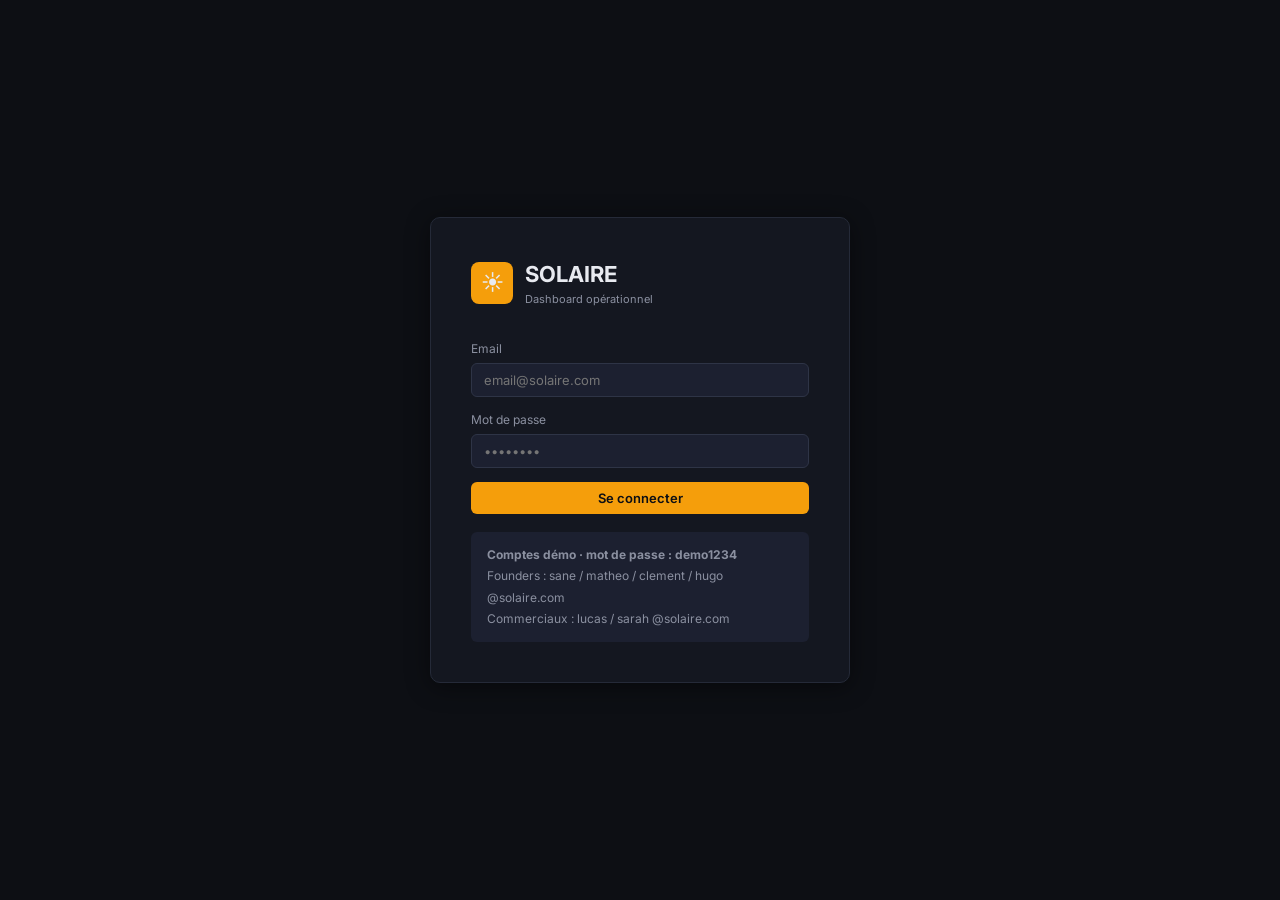
==== commit add7be5e: "Add files via upload" ====
--- a/dashboard-commercial.html
+++ b/dashboard-commercial.html
@@ -1,91 +1,79 @@
 <!DOCTYPE html>
 <html lang="fr">
 <head>
-<meta charset="UTF-8" />
-<meta name="viewport" content="width=device-width, initial-scale=1.0" />
+<meta charset="UTF-8"/>
+<meta name="viewport" content="width=device-width,initial-scale=1.0"/>
 <title>Solaire — Commercial</title>
-<link rel="stylesheet" href="css/style.css" />
-<link rel="stylesheet" href="css/dashboard.css" />
-<link rel="preconnect" href="https://fonts.googleapis.com" />
-<link href="https://fonts.googleapis.com/css2?family=Inter:wght@400;500;600;700&display=swap" rel="stylesheet" />
+<link rel="stylesheet" href="css/style.css"/>
+<link rel="stylesheet" href="css/dashboard.css"/>
+<link rel="preconnect" href="https://fonts.googleapis.com"/>
+<link href="https://fonts.googleapis.com/css2?family=Inter:wght@400;500;600;700&display=swap" rel="stylesheet"/>
+<!-- Chargés synchrones → toujours disponibles -->
+<script src="js/data.js"></script>
+<script src="js/utils.js"></script>
+<script>
+(function(){
+  const u = getCurrentUser();
+  if (!u || u.role !== 'commercial') { window.location.href = 'index.html'; }
+})();
+</script>
 </head>
 <body>
+<div class="dash">
 
-<div class="dashboard">
-  <!-- ── SIDEBAR ─────────────────────────────────────── -->
+  <!-- ══ SIDEBAR ══════════════════════════════════════════ -->
   <aside class="sidebar">
-    <div class="sidebar-logo">
-      <div class="sidebar-logo-icon">☀️</div>
+    <div class="sb-logo">
+      <div class="sb-logo-icon">☀️</div>
       <div>
-        <div class="sidebar-logo-text">Solaire</div>
-        <div class="sidebar-logo-role">Commercial</div>
+        <div class="sb-logo-name">Solaire</div>
+        <div class="sb-logo-role">Commercial</div>
       </div>
     </div>
-    <nav class="sidebar-nav">
-      <div class="nav-group-label">Principal</div>
-      <div class="nav-item active" data-view="overview"   onclick="switchView('overview')">   <span class="nav-icon">📊</span> Dashboard</div>
-      <div class="nav-item"        data-view="tasks"      onclick="switchView('tasks')">      <span class="nav-icon">✅</span> Tâches</div>
-      <div class="nav-item"        data-view="calendar"   onclick="switchView('calendar')">   <span class="nav-icon">📅</span> Calendrier</div>
-
-      <div class="nav-group-label">CRM</div>
-      <div class="nav-item"        data-view="clients"    onclick="switchView('clients')">    <span class="nav-icon">🤝</span> Clients</div>
-      <div class="nav-item"        data-view="suppliers"  onclick="switchView('suppliers')">  <span class="nav-icon">🏭</span> Fournisseurs</div>
-
-      <div class="nav-group-label">Finance</div>
-      <div class="nav-item"        data-view="invoices"   onclick="switchView('invoices')">   <span class="nav-icon">🧾</span> Facturation</div>
-      <div class="nav-item"        data-view="calculator" onclick="switchView('calculator')"> <span class="nav-icon">🔢</span> Calculateur</div>
-
-      <div class="nav-group-label">Communication</div>
-      <div class="nav-item"        data-view="messages"   onclick="switchView('messages')">   <span class="nav-icon">💬</span> Messagerie</div>
+    <nav class="sb-nav">
+      <div class="nav-group">Principal</div>
+      <div class="nav-item active" id="ni-overview"   onclick="goView('overview')">  <span class="nav-icon">📊</span> Dashboard</div>
+      <div class="nav-item"        id="ni-tasks"      onclick="goView('tasks')">     <span class="nav-icon">✅</span> Tâches</div>
+      <div class="nav-item"        id="ni-calendar"   onclick="goView('calendar')">  <span class="nav-icon">📅</span> Calendrier</div>
+      <div class="nav-group">CRM</div>
+      <div class="nav-item"        id="ni-clients"    onclick="goView('clients')">   <span class="nav-icon">🤝</span> Clients</div>
+      <div class="nav-item"        id="ni-suppliers"  onclick="goView('suppliers')"> <span class="nav-icon">🏭</span> Fournisseurs</div>
+      <div class="nav-group">Finance</div>
+      <div class="nav-item"        id="ni-invoices"   onclick="goView('invoices')">  <span class="nav-icon">🧾</span> Facturation</div>
+      <div class="nav-item"        id="ni-calculator" onclick="goView('calculator')"><span class="nav-icon">🔢</span> Calculateur</div>
+      <div class="nav-group">Communication</div>
+      <div class="nav-item"        id="ni-messages"   onclick="goView('messages')">  <span class="nav-icon">💬</span> Messagerie</div>
     </nav>
-    <div class="sidebar-footer">
+    <div class="sb-foot">
       <div class="user-pill">
-        <div class="user-avatar" id="user-avatar">LU</div>
-        <div>
-          <div class="user-name" id="user-name">Lucas</div>
-          <div class="user-role">Commercial</div>
-        </div>
+        <div class="user-av" id="u-av">LU</div>
+        <div><div class="user-name" id="u-name">Lucas</div><div class="user-role">Commercial</div></div>
       </div>
     </div>
   </aside>
 
-  <!-- ── MAIN ───────────────────────────────────────── -->
-  <div class="main">
+  <!-- ══ MAIN ═════════════════════════════════════════════ -->
+  <div class="main-area">
     <div class="topbar">
       <div class="topbar-title" id="topbar-title">Dashboard</div>
-      <div class="topbar-actions">
+      <div class="topbar-right">
         <button class="theme-toggle" onclick="toggleTheme()">☀️</button>
-        <button class="logout-btn" onclick="logout()">Déconnexion</button>
+        <button class="logout-btn"   onclick="doLogout()">Déconnexion</button>
       </div>
     </div>
-
     <div class="content">
 
       <!-- OVERVIEW -->
       <div class="view active" id="view-overview">
-        <div class="kpi-grid" style="grid-template-columns:repeat(3,1fr)">
-          <div class="kpi-card">
-            <div class="kpi-label">Mes tâches actives</div>
-            <div class="kpi-value kpi-amber" id="ov-tasks-count">–</div>
-          </div>
-          <div class="kpi-card">
-            <div class="kpi-label">Mes RDV à venir</div>
-            <div class="kpi-value kpi-blue" id="ov-rdv-count">–</div>
-          </div>
-          <div class="kpi-card">
-            <div class="kpi-label">Clients actifs</div>
-            <div class="kpi-value kpi-green" id="ov-clients-count">–</div>
-          </div>
+        <div class="vh"><h2>Dashboard</h2></div>
+        <div class="kpi-row">
+          <div class="kpi"><div class="kpi-l">Mes tâches actives</div><div class="kpi-v kpi-amber" id="ov-tasks-c">–</div></div>
+          <div class="kpi"><div class="kpi-l">Mes RDV à venir</div> <div class="kpi-v kpi-blue"  id="ov-rdv-c">–</div></div>
+          <div class="kpi"><div class="kpi-l">Clients actifs</div>  <div class="kpi-v kpi-green" id="ov-cli-c">–</div></div>
         </div>
-        <div class="overview-grid">
-          <div class="card">
-            <div class="card-title">Mes tâches</div>
-            <div id="ov-tasks"></div>
-          </div>
-          <div class="card">
-            <div class="card-title">Mes prochains RDV</div>
-            <div id="ov-rdv"></div>
-          </div>
+        <div class="ov-grid">
+          <div class="card"><div class="card-label">Mes tâches</div><div id="ov-tasks"></div></div>
+          <div class="card"><div class="card-label">Mes prochains RDV</div><div id="ov-rdv"></div></div>
         </div>
       </div>
 
@@ -102,7 +90,9 @@
       <div class="view" id="view-suppliers"></div>
 
       <!-- INVOICES -->
-      <div class="view" id="view-invoices"></div>
+      <div class="view" id="view-invoices">
+        <div class="view active" id="view-invoices"></div>
+      </div>
 
       <!-- CALCULATOR -->
       <div class="view" id="view-calculator"></div>
@@ -114,69 +104,44 @@
   </div>
 </div>
 
-<script src="js/data.js"></script>
-<script src="js/utils.js"></script>
 <script src="js/modules.js"></script>
 <script>
-const VIEW_LABELS = {
-  overview:'Dashboard', tasks:'Tâches', calendar:'Calendrier',
-  clients:'Clients', suppliers:'Fournisseurs',
-  invoices:'Facturation', calculator:'Calculateur', messages:'Messagerie'
-};
+const VIEWS_C = ['overview','tasks','calendar','clients','suppliers','invoices','calculator','messages'];
+const VIEW_TITLES = {overview:'Dashboard',tasks:'Tâches',calendar:'Calendrier',clients:'Clients',suppliers:'Fournisseurs',invoices:'Facturation',calculator:'Calculateur',messages:'Messagerie'};
 
-function switchView(name) {
-  document.querySelectorAll('.view').forEach(v => v.classList.remove('active'));
-  document.querySelectorAll('.nav-item').forEach(n => n.classList.remove('active'));
-  document.getElementById('view-'+name).classList.add('active');
-  document.querySelector(`[data-view="${name}"]`).classList.add('active');
-  document.getElementById('topbar-title').textContent = VIEW_LABELS[name];
+function goView(name) {
+  VIEWS_C.forEach(v => {
+    document.getElementById('view-'+v)?.classList.toggle('active', v===name);
+    document.getElementById('ni-'+v)?.classList.toggle('active', v===name);
+  });
+  document.getElementById('topbar-title').textContent = VIEW_TITLES[name] || name;
+  const u = getCurrentUser();
+  if (name==='tasks')       renderTasks(u.email, u.role);
+  if (name==='calendar')    renderCalendar(u.email, u.role);
+  if (name==='clients')     renderClients();
+  if (name==='suppliers')   renderSuppliers();
+  if (name==='invoices')    renderInvoices(u.role);
+  if (name==='calculator')  renderCalculator();
+  if (name==='messages')    renderMessages();
+}
+function doLogout() { sessionStorage.removeItem('solaire_user'); window.location.href='index.html'; }
 
+document.addEventListener('DOMContentLoaded', function() {
   const u = getCurrentUser();
-  if (name === 'tasks')       initTasks(u.email, u.role);
-  if (name === 'calendar')    initCalendar(u.email, u.role);
-  if (name === 'clients')     initClients();
-  if (name === 'suppliers')   initSuppliers();
-  if (name === 'invoices')    initInvoices(u.role);
-  if (name === 'calculator')  initCalculator();
-  if (name === 'messages')    initMessages();
-}
-
-function logout() {
-  sessionStorage.removeItem('solaire_user');
-  window.location.href = 'index.html';
-}
-
-function renderOverview(u) {
-  const myTasks = DEMO_TASKS.filter(t => t.assignee === u.email && t.statut !== 'complété');
-  const myRdv   = DEMO_APPOINTMENTS.filter(a => a.assignee === u.email);
-  const activeClients = DEMO_CLIENTS.filter(c => c.statut === 'Actif');
-
-  document.getElementById('ov-tasks-count').textContent = myTasks.length;
-  document.getElementById('ov-rdv-count').textContent   = myRdv.length;
-  document.getElementById('ov-clients-count').textContent = activeClients.length;
-
-  document.getElementById('ov-tasks').innerHTML = myTasks.slice(0,4).map(t=>`
-    <div style="display:flex;justify-content:space-between;padding:8px 0;border-bottom:1px solid var(--border);font-size:13px">
-      <span>${t.titre}</span>
-      <span style="color:var(--accent)">${fmtDate(t.due)}</span>
-    </div>
-  `).join('') || '<div style="color:var(--text3);font-size:13px;padding:12px 0">Aucune tâche active</div>';
-
-  document.getElementById('ov-rdv').innerHTML = myRdv.slice(0,3).map(a=>`
-    <div style="display:flex;gap:12px;padding:8px 0;border-bottom:1px solid var(--border);font-size:13px">
-      <span style="color:var(--accent);min-width:80px">${fmtDate(a.date)}</span>
-      <span>${a.titre}</span>
-    </div>
-  `).join('') || '<div style="color:var(--text3);font-size:13px;padding:12px 0">Aucun RDV à venir</div>';
-}
-
-document.addEventListener('DOMContentLoaded', () => {
-  const u = requireAuth('commercial');
   if (!u) return;
-  document.getElementById('user-name').textContent = u.name;
-  document.getElementById('user-avatar').textContent = u.avatar;
+  document.getElementById('u-av').textContent   = u.initials;
+  document.getElementById('u-name').textContent = u.name;
   initTheme();
-  renderOverview(u);
+  const myTasks = DEMO_TASKS.filter(t=>t.assignee===u.email&&t.statut!=='complété');
+  const myRdv   = DEMO_APPOINTMENTS.filter(a=>a.assignee===u.email);
+  const activeCli = DEMO_CLIENTS.filter(c=>c.statut==='Actif');
+  document.getElementById('ov-tasks-c').textContent = myTasks.length;
+  document.getElementById('ov-rdv-c').textContent   = myRdv.length;
+  document.getElementById('ov-cli-c').textContent   = activeCli.length;
+  document.getElementById('ov-tasks').innerHTML = (myTasks.length ? myTasks : DEMO_TASKS.filter(t=>t.statut!=='complété')).slice(0,5).map(t=>`
+    <div class="ov-row"><span>${t.titre}</span><span style="font-size:11px;color:var(--text2)">${t.statut}</span></div>`).join('') || '<div style="color:var(--text3);font-size:13px;padding:12px 0">Aucune tâche active</div>';
+  document.getElementById('ov-rdv').innerHTML = DEMO_APPOINTMENTS.sort((a,b)=>a.date.localeCompare(b.date)).slice(0,4).map(a=>`
+    <div class="ov-row"><span>${a.titre}</span><span style="font-size:11px;color:var(--acc)">${fmtDate(a.date)}</span></div>`).join('') || '<div style="color:var(--text3);font-size:13px;padding:12px 0">Aucun RDV</div>';
 });
 </script>
 </body>
--- a/css/style.css
+++ b/css/style.css
@@ -1,215 +1,117 @@
 /* ============================================================
-   SOLAIRE — Global Tokens & Theme
-   ============================================================ */
+   SOLAIRE — Tokens & Base
+============================================================ */
+:root {
+  --bg:     #0d0f14;
+  --bg2:    #141720;
+  --bg3:    #1c2030;
+  --bord:   #252a38;
+  --bord2:  #2e3446;
+  --text:   #e8eaf0;
+  --text2:  #8b90a0;
+  --text3:  #5a5f70;
+  --acc:    #f59e0b;
+  --acc2:   #fbbf24;
+  --blue:   #3b82f6;
+  --green:  #10b981;
+  --red:    #ef4444;
+  --orange: #f97316;
+  --purple: #8b5cf6;
+  --r:      10px;
+  --rs:     6px;
+  --sh:     0 4px 24px rgba(0,0,0,.45);
+}
+body.light {
+  --bg:    #f0f2f7;  --bg2:  #ffffff;  --bg3:  #e8eaf0;
+  --bord:  #d0d4e0;  --bord2:#c0c6d5;
+  --text:  #1a1d28;  --text2:#5a5f70;  --text3:#9095a8;
+  --sh:    0 4px 24px rgba(0,0,0,.12);
+}
+*{box-sizing:border-box;margin:0;padding:0}
+body{font-family:'Inter',system-ui,sans-serif;background:var(--bg);color:var(--text);min-height:100vh;font-size:14px;line-height:1.5}
+::-webkit-scrollbar{width:5px;height:5px}
+::-webkit-scrollbar-track{background:var(--bg2)}
+::-webkit-scrollbar-thumb{background:var(--bord2);border-radius:3px}
 
-:root {
-  --bg:          #0d0f14;
-  --bg2:         #141720;
-  --bg3:         #1c2030;
-  --border:      #252a38;
-  --text:        #e8eaf0;
-  --text2:       #8b90a0;
-  --text3:       #5a5f70;
-  --accent:      #f59e0b;
-  --accent2:     #fbbf24;
-  --blue:        #3b82f6;
-  --green:       #10b981;
-  --red:         #ef4444;
-  --orange:      #f97316;
-  --purple:      #8b5cf6;
-  --radius:      10px;
-  --radius-sm:   6px;
-  --shadow:      0 4px 24px rgba(0,0,0,.45);
-}
+/* ── Inputs ─────────────────────────────────────────────── */
+.inp{width:100%;background:var(--bg3);border:1px solid var(--bord2);border-radius:var(--rs);color:var(--text);padding:8px 12px;font-size:13px;font-family:inherit;outline:none;transition:border .15s}
+.inp:focus{border-color:var(--acc)}
+select.inp{cursor:pointer}
+textarea.inp{resize:vertical;min-height:70px}
 
-body.light {
-  --bg:    #f0f2f7;
-  --bg2:   #ffffff;
-  --bg3:   #e8eaf0;
-  --border:#d0d4e0;
-  --text:  #1a1d28;
-  --text2: #5a5f70;
-  --text3: #9095a8;
-  --shadow:0 4px 24px rgba(0,0,0,.12);
-}
+/* ── Buttons ─────────────────────────────────────────────── */
+.btn-primary{background:var(--acc);color:#0d0f14;border:none;border-radius:var(--rs);padding:8px 16px;font-size:13px;font-weight:600;cursor:pointer;transition:opacity .15s;white-space:nowrap;font-family:inherit}
+.btn-primary:hover{opacity:.85}
+.btn-sec{background:var(--bg3);color:var(--text);border:1px solid var(--bord2);border-radius:var(--rs);padding:8px 16px;font-size:13px;cursor:pointer;font-family:inherit}
+.btn-sec:hover{background:var(--bord)}
+.bxs{padding:3px 8px;font-size:11px;border-radius:4px;border:none;cursor:pointer;font-weight:500;font-family:inherit}
+.bxs-g{background:rgba(16,185,129,.2);color:var(--green)}
+.bxs-g:hover{background:rgba(16,185,129,.35)}
+.bxs-sec{background:var(--bg3);color:var(--text2);border:1px solid var(--bord)}
+.bxs-sec:hover{background:var(--bord)}
 
-* { box-sizing: border-box; margin: 0; padding: 0; }
-body { font-family: 'Inter', system-ui, sans-serif; background: var(--bg); color: var(--text); min-height: 100vh; font-size: 14px; }
-
-a { color: inherit; text-decoration: none; }
-
-/* ── Scrollbar ────────────────────────────────────────────── */
-::-webkit-scrollbar { width: 6px; height: 6px; }
-::-webkit-scrollbar-track { background: var(--bg2); }
-::-webkit-scrollbar-thumb { background: var(--border); border-radius: 3px; }
-
-/* ── Inputs ───────────────────────────────────────────────── */
-.input {
-  width: 100%;
-  background: var(--bg3);
-  border: 1px solid var(--border);
-  border-radius: var(--radius-sm);
-  color: var(--text);
-  padding: 8px 12px;
-  font-size: 13px;
-  outline: none;
-  transition: border .15s;
-}
-.input:focus { border-color: var(--accent); }
-select.input { cursor: pointer; }
-
-/* ── Buttons ──────────────────────────────────────────────── */
-.btn-primary {
-  background: var(--accent);
-  color: #0d0f14;
-  border: none;
-  border-radius: var(--radius-sm);
-  padding: 8px 16px;
-  font-size: 13px;
-  font-weight: 600;
-  cursor: pointer;
-  transition: opacity .15s;
-  white-space: nowrap;
-}
-.btn-primary:hover { opacity: .85; }
-
-.btn-secondary {
-  background: var(--bg3);
-  color: var(--text);
-  border: 1px solid var(--border);
-  border-radius: var(--radius-sm);
-  padding: 8px 16px;
-  font-size: 13px;
-  cursor: pointer;
-}
-.btn-secondary:hover { background: var(--border); }
-
-.btn-xs {
-  padding: 3px 8px;
-  font-size: 11px;
-  border-radius: 4px;
-  border: none;
-  cursor: pointer;
-  font-weight: 500;
-}
-.btn-green { background: rgba(16,185,129,.2); color: var(--green); }
-.btn-green:hover { background: rgba(16,185,129,.35); }
-.btn-ghost { background: var(--bg3); color: var(--text2); border: 1px solid var(--border); }
-.btn-ghost:hover { background: var(--border); }
-
-/* ── Cards ────────────────────────────────────────────────── */
-.card {
-  background: var(--bg2);
-  border: 1px solid var(--border);
-  border-radius: var(--radius);
-  padding: 20px;
-}
-.card-title {
-  font-size: 13px;
-  font-weight: 600;
-  color: var(--text2);
-  text-transform: uppercase;
-  letter-spacing: .06em;
-  margin-bottom: 16px;
-}
-.mb-16 { margin-bottom: 16px; }
+/* ── Cards ───────────────────────────────────────────────── */
+.card{background:var(--bg2);border:1px solid var(--bord);border-radius:var(--r);padding:20px}
+.card-label{font-size:11px;font-weight:600;color:var(--text2);text-transform:uppercase;letter-spacing:.06em;margin-bottom:14px}
+.mb16{margin-bottom:16px}
+.mt16{margin-top:16px}
+.ml8{margin-left:8px}
+.w100{width:100%}
 
 /* ── Modals ───────────────────────────────────────────────── */
-.modal-overlay {
-  display: none;
-  position: fixed; inset: 0;
-  background: rgba(0,0,0,.6);
-  backdrop-filter: blur(4px);
-  z-index: 999;
-  align-items: center;
-  justify-content: center;
-}
-.modal-overlay.active { display: flex; }
-.modal {
-  background: var(--bg2);
-  border: 1px solid var(--border);
-  border-radius: var(--radius);
-  width: 440px;
-  max-height: 90vh;
-  overflow-y: auto;
-  box-shadow: var(--shadow);
-}
-.modal-wide { width: 620px; }
-.modal-header {
-  display: flex; align-items: center; justify-content: space-between;
-  padding: 16px 20px;
-  border-bottom: 1px solid var(--border);
-  font-weight: 600;
-}
-.modal-header button { background: none; border: none; color: var(--text2); cursor: pointer; font-size: 16px; }
-.modal-body { padding: 20px; display: flex; flex-direction: column; gap: 10px; }
-.modal-grid { display: grid; grid-template-columns: 1fr 1fr; gap: 10px; }
-.modal-footer { padding: 16px 20px; border-top: 1px solid var(--border); display: flex; justify-content: flex-end; gap: 8px; }
+.modal-overlay{display:none;position:fixed;inset:0;background:rgba(0,0,0,.6);backdrop-filter:blur(4px);z-index:999;align-items:center;justify-content:center;padding:20px}
+.modal-overlay.active{display:flex}
+.modal{background:var(--bg2);border:1px solid var(--bord2);border-radius:var(--r);width:100%;max-width:440px;max-height:90vh;overflow-y:auto;box-shadow:var(--sh)}
+.modal-w{max-width:620px}
+.mh{display:flex;align-items:center;justify-content:space-between;padding:16px 20px;border-bottom:1px solid var(--bord);font-weight:600;font-size:15px}
+.mh button{background:none;border:none;color:var(--text2);cursor:pointer;font-size:18px;padding:2px}
+.mh button:hover{color:var(--text)}
+.mgrid{padding:20px;display:grid;grid-template-columns:1fr 1fr;gap:12px}
+.mb10{padding:0 20px;margin-bottom:12px}
+.mb10:last-child{margin-bottom:0}
+.ml{display:block;font-size:11px;font-weight:600;color:var(--text2);text-transform:uppercase;letter-spacing:.05em;margin-bottom:5px}
+.mf{padding:16px 20px;border-top:1px solid var(--bord);display:flex;justify-content:flex-end;gap:8px}
 
-/* ── Toast ────────────────────────────────────────────────── */
-.toast {
-  position: fixed; bottom: 24px; right: 24px;
-  background: var(--bg3); color: var(--text);
-  border: 1px solid var(--border);
-  border-left: 3px solid var(--green);
-  padding: 10px 18px; border-radius: var(--radius-sm);
-  font-size: 13px; z-index: 9999;
-  transform: translateY(10px); opacity: 0;
-  transition: all .25s;
-}
-.toast.show { transform: translateY(0); opacity: 1; }
-.toast-error { border-left-color: var(--red); }
-.toast-warning { border-left-color: var(--orange); }
+/* ── Toast ───────────────────────────────────────────────── */
+.toast{position:fixed;bottom:24px;right:24px;background:var(--bg3);color:var(--text);border:1px solid var(--bord2);border-left:3px solid var(--green);padding:10px 18px;border-radius:var(--rs);font-size:13px;z-index:9999;transform:translateY(8px);opacity:0;transition:all .25s;pointer-events:none}
+.toast.show{transform:translateY(0);opacity:1}
+.toast-err{border-left-color:var(--red)}
+.toast-warn{border-left-color:var(--orange)}
 
-/* ── Badges & Status ──────────────────────────────────────── */
-.badge-neutral { background: var(--bg3); color: var(--text2); padding: 2px 8px; border-radius: 20px; font-size: 11px; }
-.badge-count { background: var(--accent); color: #0d0f14; padding: 1px 7px; border-radius: 20px; font-size: 11px; font-weight: 700; }
+/* ── Badges ───────────────────────────────────────────────── */
+.badge-info{background:rgba(59,130,246,.12);color:var(--blue);padding:4px 10px;border-radius:20px;font-size:12px}
+.badge-neutral{background:var(--bg3);color:var(--text2);padding:2px 8px;border-radius:20px;font-size:11px;border:1px solid var(--bord2)}
+.badge-count{background:var(--acc);color:#0d0f14;padding:1px 7px;border-radius:20px;font-size:11px;font-weight:700}
+.bs{padding:2px 9px;border-radius:20px;font-size:11px;font-weight:500}
+.bs-actif{background:rgba(16,185,129,.15);color:var(--green)}
+.bs-froid{background:rgba(107,114,128,.15);color:var(--text2)}
+.bs-à-contacter{background:rgba(59,130,246,.15);color:var(--blue)}
+.bs-en-approche{background:rgba(245,158,11,.12);color:var(--acc)}
+.bs-à-qualifier{background:rgba(139,92,246,.15);color:var(--purple)}
+.bp{padding:2px 8px;border-radius:20px;font-size:11px}
+.bp-haute{background:rgba(239,68,68,.12);color:var(--red)}
+.bp-normale{background:rgba(245,158,11,.1);color:var(--acc)}
+.bp-basse{background:rgba(107,114,128,.1);color:var(--text2)}
+/* Invoice badges */
+.ibadge{padding:2px 9px;border-radius:20px;font-size:11px;font-weight:500}
+.ib-en-cours{background:rgba(59,130,246,.15);color:var(--blue)}
+.ib-en-retard{background:rgba(239,68,68,.15);color:var(--red)}
+.ib-payée{background:rgba(16,185,129,.15);color:var(--green)}
 
-.badge-status { padding: 2px 10px; border-radius: 20px; font-size: 11px; font-weight: 500; }
-.status-actif      { background: rgba(16,185,129,.15); color: var(--green); }
-.status-froid      { background: rgba(107,114,128,.15); color: var(--text2); }
-.status-à-contacter { background: rgba(59,130,246,.15); color: var(--blue); }
-.status-en-approche { background: rgba(245,158,11,.15); color: var(--accent); }
-.status-à-qualifier { background: rgba(139,92,246,.15); color: var(--purple); }
-.status-archivé    { background: rgba(107,114,128,.15); color: var(--text3); }
+/* ── Misc ────────────────────────────────────────────────── */
+.empty{text-align:center;color:var(--text3);padding:60px 20px;font-size:14px}
+.empty-sm{color:var(--text3);font-size:12px;padding:8px 0}
+.pos{color:var(--green)}
+.neg{color:var(--red)}
 
-.badge-prio { padding: 2px 8px; border-radius: 20px; font-size: 11px; }
-.prio-haute   { background: rgba(239,68,68,.15); color: var(--red); }
-.prio-normale { background: rgba(245,158,11,.1);  color: var(--accent); }
-.prio-basse   { background: rgba(107,114,128,.1); color: var(--text2); }
-
-/* ── Empty state ──────────────────────────────────────────── */
-.empty-state {
-  text-align: center; color: var(--text3); padding: 60px 20px; font-size: 14px;
-}
-
-/* ── Utility ──────────────────────────────────────────────── */
-.mt-16 { margin-top: 16px; }
-.w-full { width: 100%; }
-.val-neg { color: var(--red); }
-.val-pos { color: var(--green); }
-.neg { color: var(--red); }
-.pos { color: var(--green); }
-
-/* ── Login page ───────────────────────────────────────────── */
-.login-page {
-  min-height: 100vh;
-  display: flex; align-items: center; justify-content: center;
-  background: var(--bg);
-}
-.login-card {
-  background: var(--bg2);
-  border: 1px solid var(--border);
-  border-radius: var(--radius);
-  padding: 40px;
-  width: 400px;
-  box-shadow: var(--shadow);
-}
-.login-logo { display: flex; align-items: center; gap: 12px; margin-bottom: 32px; }
-.login-logo-icon { width: 40px; height: 40px; background: var(--accent); border-radius: 8px; display: flex; align-items: center; justify-content: center; font-size: 20px; }
-.login-logo-text { font-size: 22px; font-weight: 700; letter-spacing: .02em; }
-.login-logo-sub { font-size: 12px; color: var(--text2); }
-.login-label { font-size: 12px; color: var(--text2); margin-bottom: 6px; }
-.login-field { margin-bottom: 16px; }
-.login-error { color: var(--red); font-size: 12px; margin-top: 8px; }
-.login-hint { margin-top: 20px; padding: 12px 16px; background: var(--bg3); border-radius: var(--radius-sm); font-size: 12px; color: var(--text2); line-height: 1.7; }
+/* ── Login ───────────────────────────────────────────────── */
+.login-page{min-height:100vh;display:flex;align-items:center;justify-content:center;background:var(--bg)}
+.login-card{background:var(--bg2);border:1px solid var(--bord);border-radius:var(--r);padding:40px;width:420px;box-shadow:var(--sh)}
+.login-logo{display:flex;align-items:center;gap:12px;margin-bottom:32px}
+.login-logo-icon{width:42px;height:42px;background:var(--acc);border-radius:8px;display:flex;align-items:center;justify-content:center;font-size:22px;flex-shrink:0}
+.login-logo-text{font-size:22px;font-weight:700}
+.login-logo-sub{font-size:11px;color:var(--text2)}
+.login-field{margin-bottom:14px}
+.login-label{font-size:12px;color:var(--text2);margin-bottom:5px;display:block}
+.login-err{color:var(--red);font-size:12px;margin-top:8px}
+.login-hint{margin-top:18px;background:var(--bg3);border-radius:var(--rs);padding:12px 16px;font-size:12px;color:var(--text2);line-height:1.8}
--- a/css/dashboard.css
+++ b/css/dashboard.css
@@ -1,238 +1,141 @@
 /* ============================================================
    SOLAIRE — Dashboard Layout & Module Styles
-   ============================================================ */
+============================================================ */
 
 /* ── Layout ───────────────────────────────────────────────── */
-.dashboard { display: flex; min-height: 100vh; }
+.dash{display:flex;min-height:100vh}
+.sidebar{width:220px;min-width:220px;background:var(--bg2);border-right:1px solid var(--bord);display:flex;flex-direction:column;position:sticky;top:0;height:100vh;overflow-y:auto}
+.sb-logo{display:flex;align-items:center;gap:10px;padding:18px 16px 14px;border-bottom:1px solid var(--bord)}
+.sb-logo-icon{width:32px;height:32px;background:var(--acc);border-radius:6px;display:flex;align-items:center;justify-content:center;font-size:16px;flex-shrink:0}
+.sb-logo-name{font-weight:700;font-size:15px}
+.sb-logo-role{font-size:10px;color:var(--text2);text-transform:uppercase;letter-spacing:.08em}
+.sb-nav{flex:1;padding:10px 8px}
+.nav-group{font-size:10px;color:var(--text3);text-transform:uppercase;letter-spacing:.1em;padding:8px 8px 4px}
+.nav-item{display:flex;align-items:center;gap:10px;padding:9px 10px;border-radius:var(--rs);cursor:pointer;color:var(--text2);font-size:13px;transition:all .15s;margin-bottom:1px;user-select:none}
+.nav-item:hover{background:var(--bg3);color:var(--text)}
+.nav-item.active{background:rgba(245,158,11,.12);color:var(--acc)}
+.nav-icon{font-size:15px;width:18px;text-align:center;flex-shrink:0}
+.sb-foot{padding:10px 8px;border-top:1px solid var(--bord)}
+.user-pill{display:flex;align-items:center;gap:8px;padding:8px 10px;border-radius:var(--rs);background:var(--bg3)}
+.user-av{width:28px;height:28px;border-radius:50%;background:var(--acc);color:#0d0f14;display:flex;align-items:center;justify-content:center;font-size:11px;font-weight:700;flex-shrink:0}
+.user-name{font-size:12px;font-weight:500}
+.user-role{font-size:10px;color:var(--text2)}
 
-.sidebar {
-  width: 220px;
-  min-width: 220px;
-  background: var(--bg2);
-  border-right: 1px solid var(--border);
-  display: flex;
-  flex-direction: column;
-  padding: 0;
-  position: sticky;
-  top: 0;
-  height: 100vh;
-  overflow-y: auto;
-}
-.sidebar-logo {
-  display: flex; align-items: center; gap: 10px;
-  padding: 20px 16px 16px;
-  border-bottom: 1px solid var(--border);
-}
-.sidebar-logo-icon { width: 32px; height: 32px; background: var(--accent); border-radius: 6px; display: flex; align-items: center; justify-content: center; font-size: 16px; flex-shrink: 0; }
-.sidebar-logo-text { font-weight: 700; font-size: 16px; }
-.sidebar-logo-role { font-size: 10px; color: var(--text2); text-transform: uppercase; letter-spacing: .08em; }
+/* ── Main & Topbar ────────────────────────────────────────── */
+.main-area{flex:1;min-width:0;display:flex;flex-direction:column}
+.topbar{height:54px;background:var(--bg2);border-bottom:1px solid var(--bord);display:flex;align-items:center;justify-content:space-between;padding:0 24px;position:sticky;top:0;z-index:10;flex-shrink:0}
+.topbar-title{font-size:16px;font-weight:600}
+.topbar-right{display:flex;align-items:center;gap:12px}
+.theme-toggle{background:var(--bg3);border:1px solid var(--bord2);border-radius:var(--rs);width:34px;height:34px;cursor:pointer;font-size:16px;display:flex;align-items:center;justify-content:center;transition:border .15s}
+.theme-toggle:hover{border-color:var(--acc)}
+.logout-btn{background:none;border:1px solid var(--bord2);color:var(--text2);border-radius:var(--rs);padding:6px 12px;font-size:12px;cursor:pointer;font-family:inherit}
+.logout-btn:hover{border-color:var(--red);color:var(--red)}
+.content{flex:1;padding:22px 24px 32px;overflow-y:auto}
 
-.sidebar-nav { flex: 1; padding: 12px 8px; }
-.nav-group-label { font-size: 10px; color: var(--text3); text-transform: uppercase; letter-spacing: .1em; padding: 8px 8px 4px; }
-.nav-item {
-  display: flex; align-items: center; gap: 10px;
-  padding: 9px 10px;
-  border-radius: var(--radius-sm);
-  cursor: pointer;
-  color: var(--text2);
-  font-size: 13px;
-  transition: all .15s;
-  margin-bottom: 1px;
-}
-.nav-item:hover { background: var(--bg3); color: var(--text); }
-.nav-item.active { background: rgba(245,158,11,.12); color: var(--accent); }
-.nav-item .nav-icon { font-size: 15px; width: 18px; text-align: center; }
+/* ── Views ───────────────────────────────────────────────── */
+.view{display:none}.view.active{display:block}
+.vh{display:flex;align-items:center;justify-content:space-between;margin-bottom:18px}
+.vh h2{font-size:18px;font-weight:600}
+.vhright{display:flex;align-items:center;gap:8px}
 
-.sidebar-footer {
-  padding: 12px 8px;
-  border-top: 1px solid var(--border);
-}
-.user-pill {
-  display: flex; align-items: center; gap: 8px;
-  padding: 8px 10px; border-radius: var(--radius-sm);
-  background: var(--bg3);
-}
-.user-avatar { width: 28px; height: 28px; border-radius: 50%; background: var(--accent); color: #0d0f14; display: flex; align-items: center; justify-content: center; font-size: 11px; font-weight: 700; flex-shrink: 0; }
-.user-name { font-size: 12px; font-weight: 500; }
-.user-role { font-size: 10px; color: var(--text2); }
+/* ── KPI row ─────────────────────────────────────────────── */
+.kpi-row{display:grid;grid-template-columns:repeat(3,1fr);gap:14px;margin-bottom:20px}
+.kpi-row.kpi4{grid-template-columns:repeat(4,1fr)}
+.kpi{background:var(--bg2);border:1px solid var(--bord);border-radius:var(--r);padding:16px 20px}
+.kpi-l{font-size:11px;color:var(--text2);text-transform:uppercase;letter-spacing:.06em;margin-bottom:6px}
+.kpi-v{font-size:22px;font-weight:700}
+.kpi-s{font-size:11px;color:var(--text2);margin-top:3px}
+.kpi-blue{color:var(--blue)}.kpi-red{color:var(--red)}.kpi-green{color:var(--green)}.kpi-orange{color:var(--orange)}.kpi-amber{color:var(--acc)}
+.ov-grid{display:grid;grid-template-columns:1fr 1fr;gap:16px}
+.ov-row{display:flex;justify-content:space-between;padding:9px 0;border-bottom:1px solid var(--bord);font-size:13px}
+.ov-row:last-child{border-bottom:none}
 
-/* ── Main ─────────────────────────────────────────────────── */
-.main { flex: 1; min-width: 0; display: flex; flex-direction: column; }
+/* ── Objectives ─────────────────────────────────────────── */
+.obj-row{display:flex;align-items:center;gap:12px;margin-bottom:10px}
+.obj-label{flex:1;font-size:13px;display:flex;align-items:center;flex-wrap:wrap;gap:4px}
+.progress-wrap{width:130px;height:6px;background:var(--bg3);border-radius:3px;overflow:hidden;flex-shrink:0}
+.progress-fill{height:100%;background:var(--acc);border-radius:3px;transition:width .4s}
+.obj-pct{font-size:12px;color:var(--text2);min-width:34px;text-align:right}
 
-.topbar {
-  height: 56px;
-  background: var(--bg2);
-  border-bottom: 1px solid var(--border);
-  display: flex; align-items: center; justify-content: space-between;
-  padding: 0 24px;
-  position: sticky; top: 0; z-index: 10;
-}
-.topbar-title { font-size: 16px; font-weight: 600; }
-.topbar-actions { display: flex; align-items: center; gap: 12px; }
-.theme-toggle {
-  background: var(--bg3); border: 1px solid var(--border);
-  border-radius: var(--radius-sm);
-  width: 34px; height: 34px;
-  cursor: pointer; font-size: 16px;
-  display: flex; align-items: center; justify-content: center;
-}
-.logout-btn {
-  background: none; border: 1px solid var(--border);
-  color: var(--text2); border-radius: var(--radius-sm);
-  padding: 6px 12px; font-size: 12px; cursor: pointer;
-}
-.logout-btn:hover { border-color: var(--red); color: var(--red); }
+/* ── Kanban ─────────────────────────────────────────────── */
+.kanban{display:grid;grid-template-columns:repeat(3,1fr);gap:14px}
+.kcol{background:var(--bg2);border:1px solid var(--bord);border-radius:var(--r);padding:14px}
+.kcol-h{font-size:11px;font-weight:600;color:var(--text2);text-transform:uppercase;letter-spacing:.06em;margin-bottom:12px;display:flex;align-items:center;gap:8px}
+.kcard{background:var(--bg3);border:1px solid var(--bord);border-radius:var(--rs);padding:10px 12px;margin-bottom:8px;border-left:3px solid transparent}
+.kp-haute{border-left-color:var(--red)}
+.kp-normale{border-left-color:var(--acc)}
+.kc-title{font-size:13px;font-weight:500;margin-bottom:4px}
+.kc-meta{font-size:11px;color:var(--text2)}
 
-.content { flex: 1; padding: 24px; overflow-y: auto; }
+/* ── Calendar ───────────────────────────────────────────── */
+.cal-row{display:flex;align-items:flex-start;gap:16px;background:var(--bg2);border:1px solid var(--bord);border-radius:var(--r);padding:14px 18px;margin-bottom:8px}
+.cal-date{min-width:90px;font-size:13px;font-weight:600;color:var(--acc)}
+.cal-date span{display:block;font-size:11px;font-weight:400;color:var(--text2);margin-top:2px}
+.cal-title{font-size:13px;font-weight:500}
+.cal-meta{font-size:11px;color:var(--text2);margin-top:3px}
 
-/* ── Views ────────────────────────────────────────────────── */
-.view { display: none; }
-.view.active { display: block; }
-.view-header {
-  display: flex; align-items: center; justify-content: space-between;
-  margin-bottom: 20px;
-}
-.view-header h2 { font-size: 18px; font-weight: 600; }
+/* ── CRM ────────────────────────────────────────────────── */
+.crm-grid{display:grid;grid-template-columns:repeat(auto-fill,minmax(260px,1fr));gap:14px}
+.crm-card{background:var(--bg2);border:1px solid var(--bord);border-radius:var(--r);padding:16px}
+.crm-ch{display:flex;align-items:center;gap:10px;margin-bottom:10px}
+.crm-av{width:36px;height:36px;border-radius:50%;background:rgba(245,158,11,.18);color:var(--acc);display:flex;align-items:center;justify-content:center;font-weight:700;font-size:14px;flex-shrink:0}
+.crm-av-cli{background:rgba(59,130,246,.18);color:var(--blue)}
+.crm-name{font-size:13px;font-weight:600}
+.crm-co{font-size:11px;color:var(--text2);margin-top:1px}
+.crm-tag{font-size:10px;color:var(--text3);text-transform:uppercase;letter-spacing:.06em;margin-bottom:6px}
+.crm-row{font-size:12px;color:var(--text2);margin-bottom:3px}
+.crm-ft{display:flex;gap:5px;margin-top:10px;flex-wrap:wrap}
+.crm-notes{font-size:11px;color:var(--text3);margin-top:8px;padding-top:8px;border-top:1px solid var(--bord);line-height:1.55}
 
-/* ── Dashboard overview KPIs ──────────────────────────────── */
-.kpi-grid { display: grid; grid-template-columns: repeat(4, 1fr); gap: 16px; margin-bottom: 20px; }
-.kpi-card { background: var(--bg2); border: 1px solid var(--border); border-radius: var(--radius); padding: 18px 20px; }
-.kpi-label { font-size: 11px; color: var(--text2); text-transform: uppercase; letter-spacing: .06em; margin-bottom: 8px; }
-.kpi-value { font-size: 24px; font-weight: 700; }
-.kpi-sub { font-size: 11px; color: var(--text2); margin-top: 4px; }
-.kpi-amber { color: var(--accent); }
-.kpi-green { color: var(--green); }
-.kpi-red   { color: var(--red); }
-.kpi-blue  { color: var(--blue); }
+/* ── Facturation ─────────────────────────────────────────── */
+.inv-layout{display:grid;grid-template-columns:1fr 220px;gap:16px;align-items:start}
+.inv-main{min-width:0}
+.filter-tabs{display:flex;gap:4px;margin-bottom:12px;flex-wrap:wrap}
+.ftab{background:var(--bg3);border:1px solid var(--bord);color:var(--text2);padding:6px 13px;border-radius:var(--rs);font-size:12px;cursor:pointer;font-family:inherit}
+.ftab.active{background:rgba(245,158,11,.12);border-color:var(--acc);color:var(--acc)}
+.t-inv{width:100%;border-collapse:collapse;background:var(--bg2);border:1px solid var(--bord);border-radius:var(--r);overflow:hidden}
+.t-inv th{padding:10px 12px;font-size:10px;color:var(--text2);text-transform:uppercase;letter-spacing:.06em;text-align:left;border-bottom:1px solid var(--bord);background:var(--bg3);white-space:nowrap}
+.t-inv td{padding:10px 12px;font-size:12px;border-bottom:1px solid var(--bord);color:var(--text)}
+.t-inv tr:last-child td{border-bottom:none}
+.t-inv tr:hover td{background:rgba(255,255,255,.02)}
+.t-ref{font-family:monospace;color:var(--text2);font-size:11px}
+.t-poste{max-width:140px;color:var(--text2);font-size:11px}
+.t-amt{font-weight:600}
+.t-late{color:var(--red)}
+.t-act{display:flex;gap:4px;white-space:nowrap}
+.inv-side{min-width:0}
+.spend-row{display:flex;align-items:center;gap:6px;padding:7px 0;border-bottom:1px solid var(--bord);font-size:12px}
+.spend-row:last-child{border-bottom:none}
+.spend-rank{font-size:10px;color:var(--text3);width:18px;flex-shrink:0}
+.spend-name{flex:1;color:var(--text);overflow:hidden;text-overflow:ellipsis;white-space:nowrap}
+.spend-amt{font-weight:600;color:var(--acc);flex-shrink:0}
 
-.overview-grid { display: grid; grid-template-columns: 1fr 1fr; gap: 16px; }
+/* ── Budget ─────────────────────────────────────────────── */
+.t-bud{width:100%;border-collapse:collapse;font-size:12px}
+.t-bud th{padding:8px 10px;font-size:10px;color:var(--text3);text-transform:uppercase;letter-spacing:.06em;text-align:left;border-bottom:1px solid var(--bord)}
+.t-bud td{padding:9px 10px;border-bottom:1px solid var(--bord)}
+.t-bud tr:last-child td{border-bottom:none}
+.t-bud .row-over td{background:rgba(239,68,68,.04)}
+.t-cat{color:var(--text2);font-size:11px}
+.pbar-w{width:55px;height:5px;background:var(--bg3);border-radius:3px;overflow:hidden;display:inline-block;vertical-align:middle;margin-right:6px}
+.pbar-f{height:100%;background:var(--acc);border-radius:3px}
+.pbar-f.warn{background:var(--orange)}
+.pbar-f.over{background:var(--red)}
 
-/* ── Objectives ───────────────────────────────────────────── */
-.objective-row { display: flex; align-items: center; gap: 12px; margin-bottom: 12px; }
-.obj-label { flex: 1; font-size: 13px; display: flex; align-items: center; gap: 8px; }
-.progress-bar-wrap { width: 140px; height: 6px; background: var(--bg3); border-radius: 3px; overflow: hidden; }
-.progress-bar-fill { height: 100%; background: var(--accent); border-radius: 3px; transition: width .4s; }
-.obj-pct { font-size: 12px; color: var(--text2); width: 34px; text-align: right; }
-
-/* ── Kanban ───────────────────────────────────────────────── */
-.kanban { display: grid; grid-template-columns: repeat(3,1fr); gap: 16px; }
-.kanban-col { background: var(--bg2); border: 1px solid var(--border); border-radius: var(--radius); padding: 14px; }
-.kanban-col-header { font-size: 12px; font-weight: 600; color: var(--text2); text-transform: uppercase; letter-spacing: .06em; margin-bottom: 12px; display: flex; align-items: center; gap: 8px; }
-.kanban-card { background: var(--bg3); border: 1px solid var(--border); border-radius: var(--radius-sm); padding: 10px 12px; margin-bottom: 8px; border-left: 3px solid transparent; }
-.kanban-card.priority-haute { border-left-color: var(--red); }
-.kanban-card.priority-normale { border-left-color: var(--accent); }
-.kc-title { font-size: 13px; font-weight: 500; margin-bottom: 4px; }
-.kc-meta { font-size: 11px; color: var(--text2); }
-
-/* ── Calendar ─────────────────────────────────────────────── */
-.cal-list { display: flex; flex-direction: column; gap: 8px; }
-.cal-row { display: flex; align-items: flex-start; gap: 16px; background: var(--bg2); border: 1px solid var(--border); border-radius: var(--radius); padding: 14px 18px; }
-.cal-date { min-width: 80px; font-size: 13px; font-weight: 600; color: var(--accent); }
-.cal-date span { display: block; font-size: 11px; font-weight: 400; color: var(--text2); margin-top: 2px; }
-.cal-title { font-size: 13px; font-weight: 500; }
-.cal-meta { font-size: 11px; color: var(--text2); margin-top: 3px; }
-
-/* ── CRM Cards ────────────────────────────────────────────── */
-.crm-grid { display: grid; grid-template-columns: repeat(auto-fill, minmax(260px, 1fr)); gap: 14px; }
-.crm-card { background: var(--bg2); border: 1px solid var(--border); border-radius: var(--radius); padding: 16px; }
-.crm-card-header { display: flex; align-items: center; gap: 12px; margin-bottom: 12px; }
-.crm-avatar { width: 38px; height: 38px; border-radius: 50%; background: rgba(245,158,11,.2); color: var(--accent); display: flex; align-items: center; justify-content: center; font-weight: 700; font-size: 15px; flex-shrink: 0; }
-.crm-avatar-client { background: rgba(59,130,246,.2); color: var(--blue); }
-.crm-name { font-size: 13px; font-weight: 600; }
-.crm-company { font-size: 11px; color: var(--text2); margin-top: 1px; }
-.crm-tag { font-size: 10px; color: var(--text3); text-transform: uppercase; letter-spacing: .06em; margin-bottom: 8px; }
-.crm-detail { font-size: 12px; color: var(--text2); display: flex; align-items: flex-start; gap: 6px; margin-bottom: 4px; }
-.crm-footer { display: flex; gap: 6px; margin-top: 10px; flex-wrap: wrap; }
-.crm-notes { font-size: 11px; color: var(--text3); margin-top: 8px; padding-top: 8px; border-top: 1px solid var(--border); line-height: 1.5; }
-
-/* ── Facturation ──────────────────────────────────────────── */
-.inv-kpis { display: grid; grid-template-columns: repeat(3, 1fr); gap: 14px; margin-bottom: 20px; }
-.inv-kpi { background: var(--bg2); border: 1px solid var(--border); border-radius: var(--radius); padding: 16px 20px; }
-.inv-kpi-label { font-size: 11px; color: var(--text2); text-transform: uppercase; letter-spacing: .06em; margin-bottom: 6px; }
-.inv-kpi-val { font-size: 22px; font-weight: 700; }
-.kpi-blue  { color: var(--blue); }
-.kpi-red   { color: var(--red); }
-.kpi-green { color: var(--green); }
-
-.inv-layout { display: grid; grid-template-columns: 1fr 220px; gap: 16px; align-items: start; }
-.inv-main { min-width: 0; }
-
-.filter-tabs { display: flex; gap: 4px; margin-bottom: 14px; }
-.filter-tab { background: var(--bg3); border: 1px solid var(--border); color: var(--text2); padding: 6px 14px; border-radius: var(--radius-sm); font-size: 12px; cursor: pointer; }
-.filter-tab.active { background: rgba(245,158,11,.15); border-color: var(--accent); color: var(--accent); }
-
-.inv-table { width: 100%; border-collapse: collapse; background: var(--bg2); border: 1px solid var(--border); border-radius: var(--radius); overflow: hidden; }
-.inv-table th { padding: 10px 12px; font-size: 11px; color: var(--text2); text-transform: uppercase; letter-spacing: .06em; text-align: left; border-bottom: 1px solid var(--border); background: var(--bg3); }
-.inv-table td { padding: 10px 12px; font-size: 12px; border-bottom: 1px solid var(--border); }
-.inv-table tr:last-child td { border-bottom: none; }
-.inv-table tr:hover td { background: var(--bg3); }
-.inv-ref { font-family: monospace; color: var(--text2); }
-.inv-poste { max-width: 160px; color: var(--text2); font-size: 11px; }
-.inv-montant { font-weight: 600; }
-.inv-actions { display: flex; gap: 4px; white-space: nowrap; }
-.date-late { color: var(--red); }
-
-.inv-badge { padding: 2px 8px; border-radius: 20px; font-size: 11px; font-weight: 500; }
-.inv-en-cours { background: rgba(59,130,246,.15); color: var(--blue); }
-.inv-en-retard { background: rgba(239,68,68,.15); color: var(--red); }
-.inv-payée { background: rgba(16,185,129,.15); color: var(--green); }
-
-.spend-row { display: flex; align-items: center; gap: 8px; padding: 7px 0; border-bottom: 1px solid var(--border); font-size: 12px; }
-.spend-row:last-child { border-bottom: none; }
-.spend-rank { font-size: 10px; color: var(--text3); width: 18px; }
-.spend-name { flex: 1; color: var(--text); }
-.spend-amt { font-weight: 600; color: var(--accent); }
-
-/* ── Budget ───────────────────────────────────────────────── */
-.budget-summary { display: grid; grid-template-columns: repeat(4,1fr); gap: 14px; margin-bottom: 20px; }
-.bs-card { background: var(--bg2); border: 1px solid var(--border); border-radius: var(--radius); padding: 16px 20px; }
-.bs-label { font-size: 11px; color: var(--text2); text-transform: uppercase; letter-spacing: .06em; margin-bottom: 6px; }
-.bs-val { font-size: 20px; font-weight: 700; }
-.bs-orange { color: var(--orange); }
-.bs-red    { color: var(--red); }
-.bs-green  { color: var(--green); }
-.bs-pct { font-size: 11px; color: var(--text2); margin-top: 4px; }
-.budget-note { font-size: 12px; color: var(--text3); font-style: italic; }
-
-.budget-table { width: 100%; border-collapse: collapse; font-size: 12px; }
-.budget-table th { padding: 8px 10px; font-size: 10px; color: var(--text3); text-transform: uppercase; letter-spacing: .06em; text-align: left; border-bottom: 1px solid var(--border); }
-.budget-table td { padding: 9px 10px; border-bottom: 1px solid var(--border); }
-.budget-table tr:last-child td { border-bottom: none; }
-.budget-table tr.over-budget td { background: rgba(239,68,68,.05); }
-.budget-cat { color: var(--text2); font-size: 11px; }
-.budget-pct { color: var(--text3); font-size: 11px; }
-.mini-bar { width: 60px; height: 5px; background: var(--bg3); border-radius: 3px; overflow: hidden; }
-.mini-fill { height: 100%; background: var(--accent); border-radius: 3px; }
-.mini-fill.warn { background: var(--orange); }
-.mini-fill.over { background: var(--red); }
-
-/* ── Calculateur ──────────────────────────────────────────── */
-.calc-layout { display: grid; grid-template-columns: 340px 1fr; gap: 20px; align-items: start; }
-.calc-form { max-height: calc(100vh - 120px); overflow-y: auto; }
-.calc-section-title { font-size: 11px; color: var(--text2); text-transform: uppercase; letter-spacing: .06em; margin-bottom: 10px; margin-top: 4px; }
-.calc-row { display: flex; align-items: center; justify-content: space-between; gap: 10px; margin-bottom: 8px; }
-.calc-row label { font-size: 12px; color: var(--text2); white-space: nowrap; min-width: 160px; }
-.calc-input { width: 110px !important; text-align: right; }
-.calc-mix-note { font-size: 11px; color: var(--text3); margin-bottom: 8px; }
-
-.calc-result-card { }
-.calc-result-title { font-size: 14px; font-weight: 600; margin-bottom: 16px; }
-.calc-kpis { display: grid; grid-template-columns: repeat(2,1fr); gap: 12px; margin-bottom: 20px; }
-.calc-kpi { background: var(--bg3); border: 1px solid var(--border); border-radius: var(--radius-sm); padding: 12px 16px; }
-.ck-label { font-size: 11px; color: var(--text2); margin-bottom: 4px; }
-.ck-val { font-size: 18px; font-weight: 700; }
-.ck-neg { color: var(--red); }
-
-.calc-models { display: grid; grid-template-columns: repeat(2,1fr); gap: 10px; margin-bottom: 16px; }
-.calc-model-card { border: 1px solid var(--border); border-radius: var(--radius-sm); padding: 12px 14px; }
-.calc-model-card.model-pos { border-color: rgba(16,185,129,.3); background: rgba(16,185,129,.04); }
-.calc-model-card.model-neg { border-color: rgba(239,68,68,.3); background: rgba(239,68,68,.04); }
-.cm-header { display: flex; justify-content: space-between; align-items: center; margin-bottom: 4px; }
-.cm-label { font-size: 12px; font-weight: 600; }
-.cm-val { font-size: 16px; font-weight: 700; }
-.cm-desc { font-size: 11px; color: var(--text2); line-height: 1.4; }
-
-.calc-mix-result { background: var(--bg3); border: 1px solid var(--border); border-radius: var(--radius); padding: 16px 20px; display: flex; align-items: center; justify-content: space-between; }
-.cmr-label { font-size: 12px; color: var(--text2); }
-.cmr-val { font-size: 24px; font-weight: 700; }
-.calc-results { }
+/* ── Calculateur ─────────────────────────────────────────── */
+.calc-layout{display:grid;grid-template-columns:320px 1fr;gap:20px;align-items:start}
+.calc-form{max-height:calc(100vh - 100px);overflow-y:auto}
+.calc-sec{font-size:11px;font-weight:600;color:var(--text2);text-transform:uppercase;letter-spacing:.06em;margin-bottom:8px}
+.calc-row{display:flex;align-items:center;justify-content:space-between;gap:8px;margin-bottom:7px}
+.calc-row label{font-size:12px;color:var(--text2)}
+.calc-inp{width:100px!important;text-align:right}
+.calc-models{display:grid;grid-template-columns:1fr 1fr;gap:10px;margin-bottom:14px}
+.cm{border:1px solid var(--bord);border-radius:var(--rs);padding:12px 14px}
+.cm-pos{border-color:rgba(16,185,129,.3);background:rgba(16,185,129,.04)}
+.cm-neg{border-color:rgba(239,68,68,.3);background:rgba(239,68,68,.04)}
+.cm-top{display:flex;justify-content:space-between;align-items:center;margin-bottom:4px}
+.cm-label{font-size:12px;font-weight:600}
+.cm-val{font-size:16px;font-weight:700}
+.cm-desc{font-size:11px;color:var(--text2);line-height:1.4}
+.cm-sub{font-size:11px;color:var(--text3);margin-top:4px}
+.calc-mix-result{background:var(--bg3);border:1px solid var(--bord);border-radius:var(--r);padding:16px 20px;display:flex;align-items:center;justify-content:space-between}
